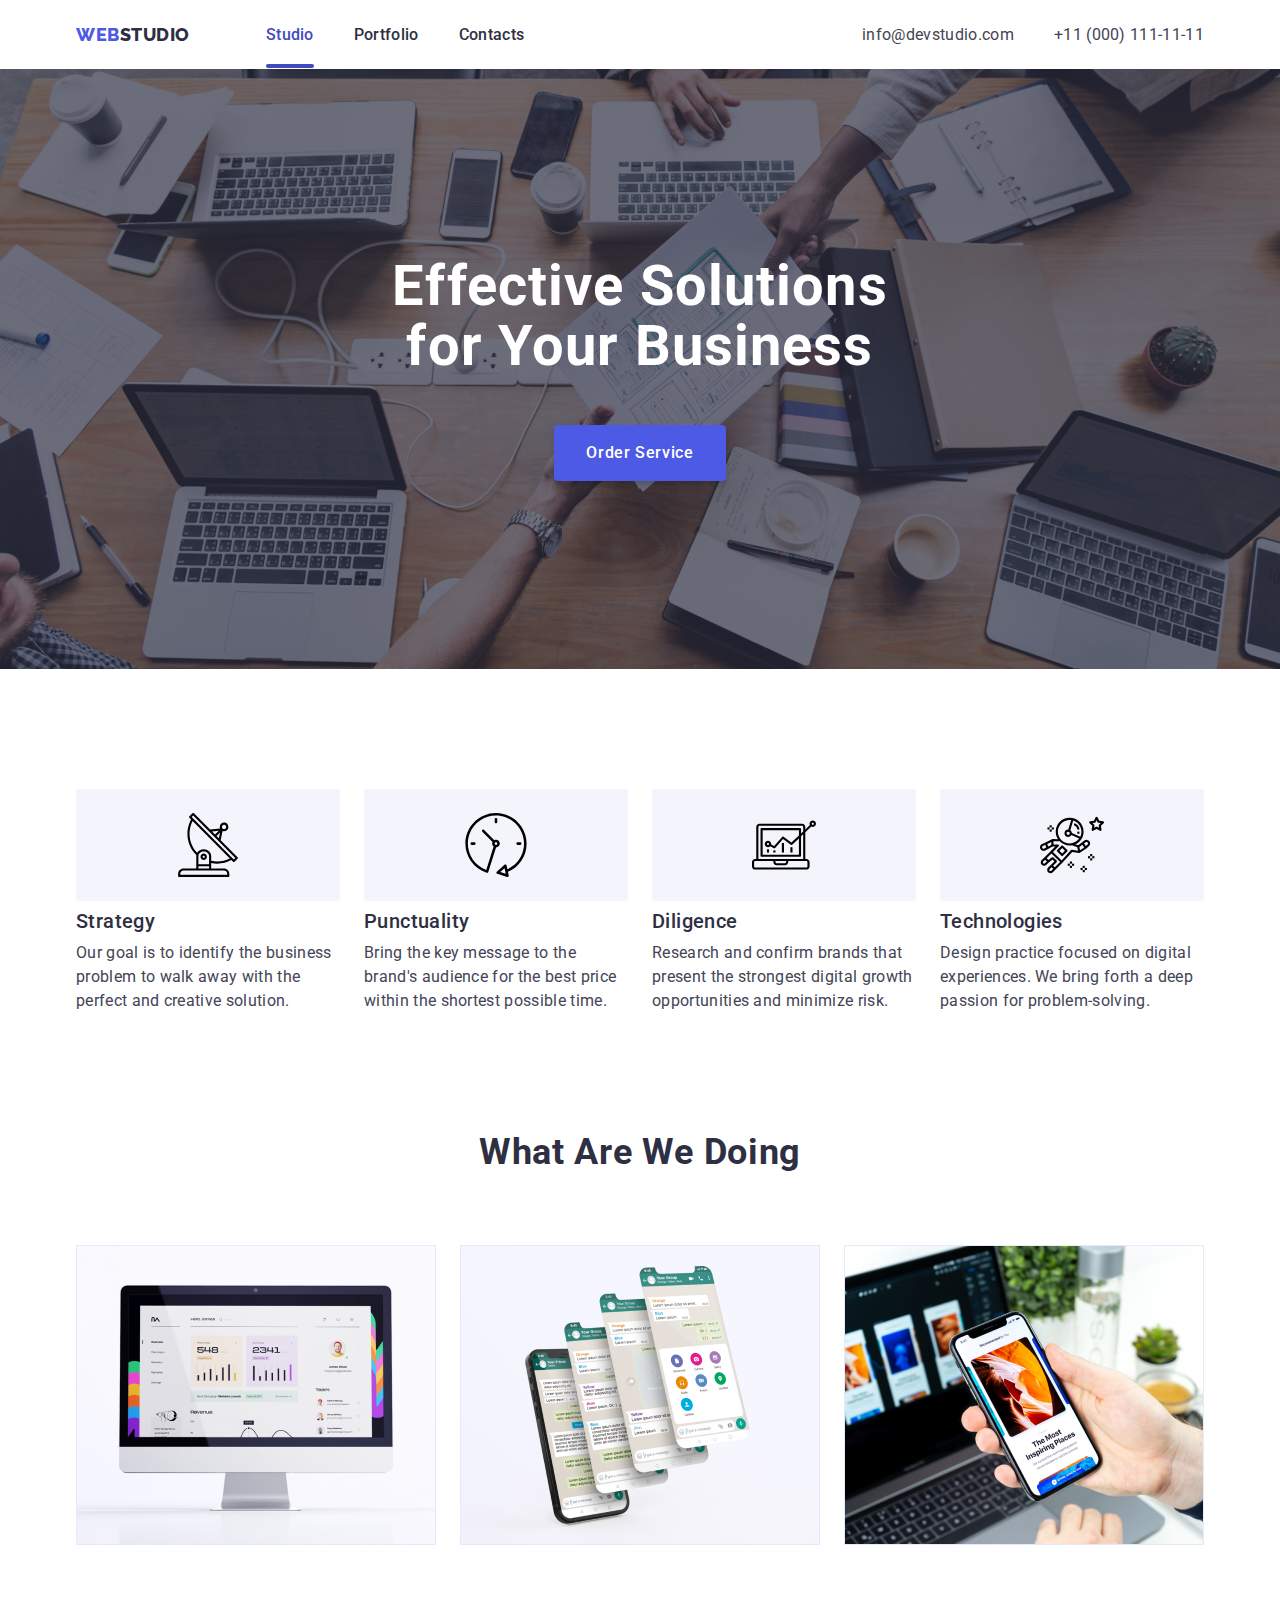
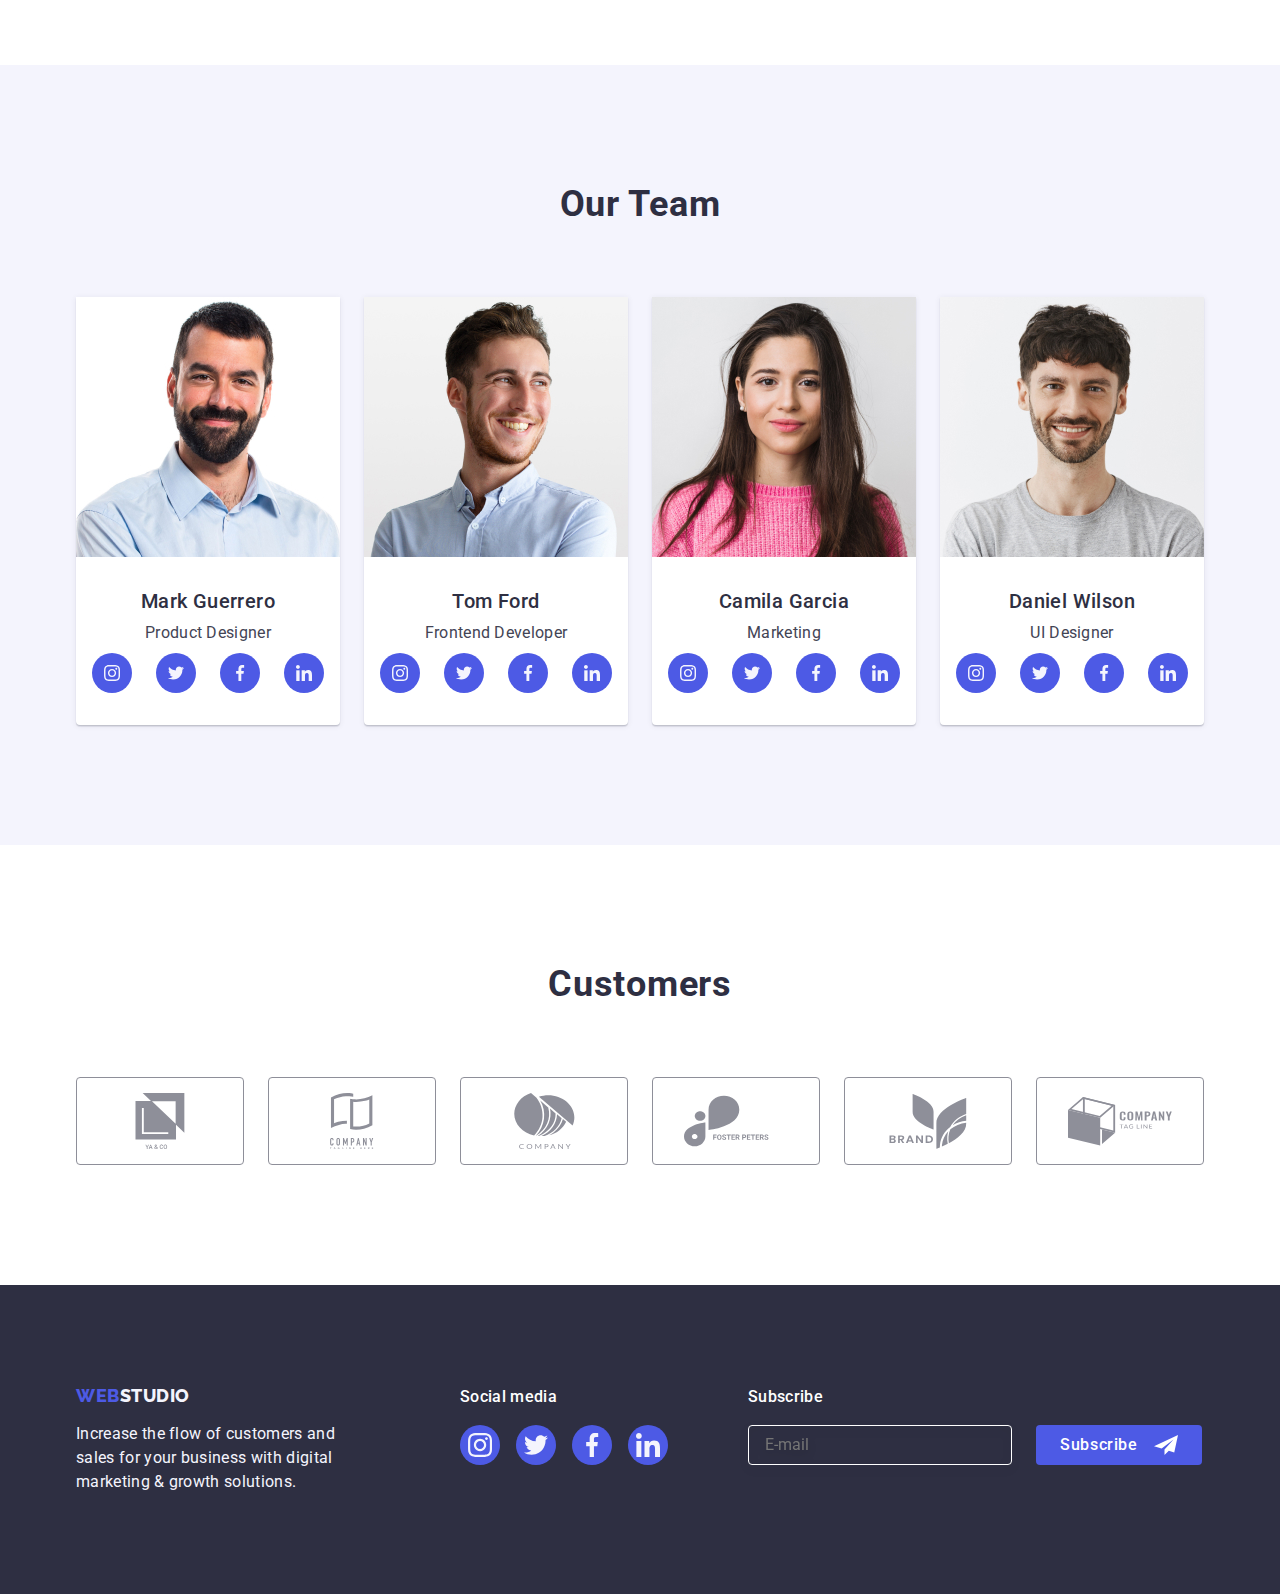
==== index.html @ 102623f0 "Initial commit" ====
<!DOCTYPE html>
<html lang="en">
  <head>
    <meta charset="UTF-8" />
    <meta http-equiv="X-UA-Compatible" content="IE=edge" />
    <meta name="viewport" content="width=device-width, initial-scale=1.0" />
    <title>Studio</title>
    <link rel="preconnect" href="https://fonts.googleapis.com">
    <link rel="preconnect" href="https://fonts.gstatic.com" crossorigin>
    <link href="https://fonts.googleapis.com/css2?family=Raleway:wght@800&family=Roboto:wght@400;500;700&display=swap" rel="stylesheet">
    
    <link rel="stylesheet" href="https://cdnjs.cloudflare.com/ajax/libs/modern-normalize/1.1.0/modern-normalize.min.css">

    <link rel="stylesheet" href="./css/styles.css">
  </head>
  <body>

    <!-- Header -->
    <header>
    <div class="container nav">

      <nav class="nav">
          <a class="header-logo link">Web<span class="studio">Studio</span></a> 
        
          <ul class="site-nav list">
            <li class="item"><a class="header-link link current" href="./index.html">Studio</a></li>
            <li class="item"><a class="header-link link" href="./portfolio.html">Portfolio</a></li>
            <li class="item"><a class="header-link link" href="">Contacts</a></li>
          </ul>
      </nav>

    <address class="address nav"> 
      <ul class="address list site-address">
        <li class="item"><a class="header-address link" href="mailto:info@devstudio.com">info@devstudio.com</a></li>
        <li class="item"><a class="header-address link" href="tel:+110001111111">+11 (000) 111-11-11</a></li>
      </ul>
    </address>

    </div>
    </header>

    <!-- Main content -->
    <main>
      <!-- Hero image -->
        <section class="main-content">
        <div class="container">
          <h1 class="hero-image">Effective Solutions for Your Business</h1>
          <button type="button" class="order-service" data-modal-open>Order Service</button> 
        </div>
        </section>

      <!-- Features -->
      <section class="features">
      <div class="container">
        <h2 class="visually-hidden features-title">Features</h2>
        <ul class="features-list list">
          <li class="a">
            <div class="icon">
              <svg class="features-icon">
                <use href="./images/symbol-defs.svg#icon-antenna"></use>
              </svg>
            </div>
            <h3 class="features-subtitle">Strategy</h3>
            <p class="features-paragraph">
              Our goal is to identify the business 
              problem to walk away with the 
              perfect and creative solution.
            </p>
          </li>
          <li class="a">
            <div class="icon">
              <svg class="features-icon">
                <use href="./images/symbol-defs.svg#icon-clock"></use>
              </svg>
            </div>
            <h3 class="features-subtitle">Punctuality</h3>
            <p class="features-paragraph">
              Bring the key message to the 
              brand's audience for the best price
              within the shortest possible time.
            </p>
          </li>
          <li class="a">
            <div class="icon">
              <svg class="features-icon">
                <use href="./images/symbol-defs.svg#icon-diagram"></use>
              </svg>
            </div>
            <h3 class="features-subtitle">Diligence</h3>
            <p class="features-paragraph">
              Research and confirm brands that 
              present the strongest digital growth 
              opportunities and minimize risk.
            </p>
          </li>
          <li class="a">
            <div class="icon">
              <svg class="features-icon">
                <use href="./images/symbol-defs.svg#icon-astronaut"></use>
              </svg>
            </div>
            <h3 class="features-subtitle">Technologies</h3>
            <p class="features-paragraph">
              Design practice focused on digital 
              experiences. We bring forth a deep 
              passion for problem-solving.
            </p>
          </li>
        </ul>
      </div>
      </section>
      

      <!-- What are we doing -->
      <section class="section-three">
      <div class="container">
        <h2 class="what-are-we-doing-title">What are we doing</h2>
        <ul class="list what-are-we-doing">
          <li>
            <img class="image" src="./images/img1.jpg" alt="img1" width="360"/>
          </li>
          <li>
            <img class="image" src="./images/img2.jpg" alt="img2" width="360" />
          </li>
          <li>
            <img class="image" src="./images/img3.jpg" alt="img3" width="360" />
          </li>
        </ul>
      </div>
      </section>

      <!-- Out Team -->
      <section class="our-team">
      <div class="container">
        <h2 class="our-team-title">Our Team</h2>
        <ul class="list our-team-main">
          <li class="our-team-img">

            <img src="./images/mark.jpg" alt="mark" width="264" />

            <div class="our-team-whole-text"> 
            <h3 class="our-team-name">Mark Guerrero</h3>
            <p class="our-team-text">Product Designer</p>

            <ul class="list team-list">
              <li class="team-icon">
                <a href class="team-link link">
                  <svg class="team-soc-icon" width="16" height="16">
                    <use href="./images/symbol-defs.svg#icon-instagram"></use>
                  </svg>
                </a>
              </li>
              <li class="team-icon">
                <a href class="team-link link">
                  <svg class="team-soc-icon" width="16" height="16">
                    <use href="./images/symbol-defs.svg#icon-twitter"></use>
                  </svg>
                </a>
              </li>
              <li class="team-icon">
                <a href class="team-link link">
                  <svg class="team-soc-icon" width="16" height="16">
                    <use href="./images/symbol-defs.svg#icon-facebook"></use>
                  </svg>
                </a>
              </li>
              <li class="team-icon">
                <a href class="team-link link">
                  <svg class="team-soc-icon" width="16" height="16">
                    <use href="./images/symbol-defs.svg#icon-linkedin"></use>
                  </svg>
                </a>
              </li>
            </ul>
            </div>
          </li>
          <li class="our-team-img">

            <img src="./images/tom.jpg" alt="tom" width="264" />
            <div class="our-team-whole-text"> 
            <h3 class="our-team-name">Tom Ford</h3>
            <p class="our-team-text">Frontend Developer</p>

            <ul class="list team-list">
              <li class="team-icon">
                <a href class="team-link link">
                  <svg class="team-soc-icon" width="16" height="16">
                    <use href="./images/symbol-defs.svg#icon-instagram"></use>
                  </svg>
                </a>
              </li>
              <li class="team-icon">
                <a href class="team-link link">
                  <svg class="team-soc-icon" width="16" height="16">
                    <use href="./images/symbol-defs.svg#icon-twitter"></use>
                  </svg>
                </a>
              </li>
              <li class="team-icon">
                <a href class="team-link link">
                  <svg class="team-soc-icon" width="16" height="16">
                    <use href="./images/symbol-defs.svg#icon-facebook"></use>
                  </svg>
                </a>
              </li>
              <li class="team-icon">
                <a href class="team-link link">
                  <svg class="team-soc-icon" width="16" height="16">
                    <use href="./images/symbol-defs.svg#icon-linkedin"></use>
                  </svg>
                </a>
              </li>
            </ul>
            </div>
          </li>
          <li class="our-team-img">
            <img src="./images/camila.jpg" alt="camila" width="264" />
            <div class="our-team-whole-text">
            <h3 class="our-team-name">Camila Garcia</h3>
            <p class="our-team-text">Marketing</p>
            <ul class="list team-list">
              <li class="team-icon">
                <a href class="team-link link">
                  <svg class="team-soc-icon" width="16" height="16">
                    <use href="./images/symbol-defs.svg#icon-instagram"></use>
                  </svg>
                </a>
              </li>
              <li class="team-icon">
                <a href class="team-link link">
                  <svg class="team-soc-icon" width="16" height="16">
                    <use href="./images/symbol-defs.svg#icon-twitter"></use>
                  </svg>
                </a>
              </li>
              <li class="team-icon">
                <a href class="team-link link">
                  <svg class="team-soc-icon" width="16" height="16">
                    <use href="./images/symbol-defs.svg#icon-facebook"></use>
                  </svg>
                </a>
              </li>
              <li class="team-icon">
                <a href class="team-link link">
                  <svg class="team-soc-icon" width="16" height="16">
                    <use href="./images/symbol-defs.svg#icon-linkedin"></use>
                  </svg>
                </a>
              </li>
            </ul>
            </div>
          </li>
          <li class="our-team-img">
            <img src="./images/daniel.jpg" alt="daniel" width="264" />
            <div class="our-team-whole-text"> 
            <h3 class="our-team-name">Daniel Wilson</h3>
            <p class="our-team-text">UI Designer</p>
            <ul class="list team-list">
              <li class="team-icon">
                <a href class="team-link link">
                  <svg class="team-soc-icon" width="16" height="16">
                    <use href="./images/symbol-defs.svg#icon-instagram"></use>
                  </svg>
                </a>
              </li>
              <li class="team-icon">
                <a href class="team-link link">
                  <svg class="team-soc-icon" width="16" height="16">
                    <use href="./images/symbol-defs.svg#icon-twitter"></use>
                  </svg>
                </a>
              </li>
              <li class="team-icon">
                <a href class="team-link link">
                  <svg class="team-soc-icon" width="16" height="16">
                    <use href="./images/symbol-defs.svg#icon-facebook"></use>
                  </svg>
                </a>
              </li>
              <li class="team-icon">
                <a href class="team-link link">
                  <svg class="team-soc-icon" width="16" height="16">
                    <use href="./images/symbol-defs.svg#icon-linkedin"></use>
                  </svg>
                </a>
              </li>
            </ul>
            </div>
          </li>
        </ul>
        </div>
      </div>
      </section>

      <!-- Customers -->
      <section class="customers">
        <div class="container">
          <h2 class="customers-title">Customers</h2>
          <ul class="customers-list list">
            <li class="customers-item">
                <a href="" class="customers-link link">
                    <svg class="company-icon" width="104" height="56">
                        <use href="./images/symbol-defs.svg#icon-group"></use>
                    </svg>
                </a>
            </li>
            <li class="customers-item">
                <a href="" class="customers-link link">
                    <svg class="company-icon" width="104" height="56">
                        <use href="./images/symbol-defs.svg#icon-group1"></use>
                    </svg>
                </a>
            </li>
            <li class="customers-item">
                <a href="" class="customers-link link">
                    <svg class="company-icon" width="104" height="56">
                        <use href="./images/symbol-defs.svg#icon-group2"></use>
                    </svg>
                </a>
            </li>
            <li class="customers-item">
                <a href="" class="customers-link link">
                    <svg class="company-icon" width="104" height="56">
                        <use href="./images/symbol-defs.svg#icon-group3"></use>
                    </svg>
                </a>
            </li>
            <li class="customers-item">
                <a href="" class="customers-link link">
                    <svg class="company-icon" width="104" height="56">
                        <use href="./images/symbol-defs.svg#icon-group4"></use>
                    </svg>
                </a>
            </li>
            <li class="customers-item">
                <a href="" class="customers-link link">
                    <svg class="company-icon" width="104" height="56">
                        <use href="./images/symbol-defs.svg#icon-group5"></use>
                    </svg>
                </a>
            </li>
        </ul>
        </div>
      </section>
    </main>

    <!-- Footer -->
    <footer class="footer">
      <div class="container footer-container">
          <div>
              <a href="./index.html" class="footer-logo link">Web<span class="studio-footer">Studio</span></a>
              <p class="footer-text">Increase the flow of customers and sales for your business with digital marketing &amp;
                  growth
                  solutions.</p>
          </div>
          <div class="footer-soc">
              <p class="footer-soc-title">Social media</p>
              <ul class="footer-soc-list list">
                  <li class="footer-soc-item">
                      <a class="footer-soc-link link" href="">
                          <svg class="footer-soc-icons" width="24px" height="24px">
                              <use href="./images/symbol-defs.svg#icon-instagram"></use>
                          </svg>
                      </a>
                  </li>
                  <li class="footer-soc-item">
                      <a class="footer-soc-link link" href="">
                          <svg class="footer-soc-icons" width="24px" height="24px">
                              <use href="./images/symbol-defs.svg#icon-twitter"></use>
                          </svg>
                      </a>
                  </li>
                  <li class="footer-soc-item">
                      <a class="footer-soc-link link" href="">
                          <svg class="footer-soc-icons" width="24px" height="24px">
                              <use href="./images/symbol-defs.svg#icon-facebook"></use>
                          </svg>
                      </a>
                  </li>
                  <li class="footer-soc-item">
                      <a class="footer-soc-link link" href="">
                          <svg class="footer-soc-icons" width="24px" height="24px">
                              <use href="./images/symbol-defs.svg#icon-linkedin"></use>
                          </svg>
                      </a>
                  </li>
              </ul>
          </div>
          <div class="subscribe">
            <p class="subscribe-title">Subscribe</p>
            <form action="" class="form-class">
                <label for="email">
                    <input type="email" id="email" name="email" placeholder="E-mail" class="subscribe-email" required="">
                </label>
                <button type="submit" class="subscribe-btn">Subscribe<svg class="icon-subscribe" width="24" height="24">
                        <use href="./images/symbol-defs2.svg#icon-telegram"></use>
                    </svg>
                </button>
            </form>
          </div>
      </div>
    </footer>

    <div class="backdrop is-hidden" data-modal>
      <div class="modal">
        <button type="button" class="modal-close" data-modal-close>
          <svg class="model-cross-icons" width="8" height="8">
            <use href="./images/symbol-defs.svg#icon-close-black-18dp"></use>
          </svg>
        </button>
        <p class="modal-title">Leave your contacts and we will call you back</p>
        <form>
          <label class="modal-label">
              <span>Name</span>
              <div class="modal-input">
                  <input type="text" name="user-Name" class="input" placeholder="Full Name*" required="">
                  <svg class="modal-icon" width="13" height="18">
                      <use href="./images/symbol-defs1.svg#icon-name"></use>
                  </svg>
              </div>
          </label>
          <div class="modal-field">
              <label class="modal-label">
                  <span>Phone</span>
                  <span class="modal-input">
                      <input type="tel" name="user-Phone" class="input" placeholder="+380 (00) 000-00-00*" required="" pattern="[\+]\d{3}\s[\(]\d{2}[\)]\s\d{3}[\-]\d{2}[\-]\d{2}">
                      <svg class="modal-icon" width="13" height="18">
                          <use href="./images/symbol-defs1.svg#icon-phone"></use>
                      </svg>
                  </span>
              </label>
          </div>
          <div class="modal-field">
              <label class="modal-label">
                  <span>Email</span>
                  <span class="modal-input">
                      <input type="Email" name="user-Email" class="input" placeholder="Email*" required="">
                      <svg class="modal-icon" width="13" height="18">
                          <use href="./images/symbol-defs1.svg#icon-email"></use>
                      </svg>
                  </span>
              </label>
          </div>
          <div class="comment-field">
              <span class="input-text">Comment</span>
              <label class="input-text" for="user-text"></label>
              <textarea name="user-text" id="user-text" class="modal-text input" placeholder="Text input"></textarea>
          </div>
          <div class="button-field">
              <input type="checkbox" name="I accept" id="privacy" class="input-check visually-hidden" value="true" required="">
              <label for="privacy" class="check-text">I accept the terms and conditions of the
                  <a href="" class="modal-link">Privacy Policy</a>
              </label>
          </div>
          <button type="submit" class="confirmation-button">Send</button>
        </form>
      </div>
    </div>

  <script src="./js/modal.js"></script>
  </body>
</html>
---- css/styles.css ----
:root {
    --primary: #404bbf;
    --light: #FFFFFF;
    --dark: #434455;
    --accent: #2e2f42;
    --ocean: #4D5AE5;
    --violet: #E7E9FC;
    --lilac: #F4F4FD;
    --gradient: linear-gradient(rgba(46, 47, 66, 0.7), rgba(46, 47, 66, 0.7));
}



    /* Body */

body {
    background-color: var(--light);
}

body {
    color: var(--dark);
}

body {
    font-family: Roboto, sans-serif;
}

p,
h1,
h2,
h3,
h4,
h5,
h6 {
  margin: 0;
}

img {
    display: block;
}

.link {
    text-decoration: none;
}

.list {
    list-style: none;
    margin: 0;
    padding: 0;
}



    /* Header */

.visually-hidden {
    position: absolute;
    width: 1px;
    height: 1px;
    margin: -1px;
    border: 0;
    padding: 0;
        
    white-space: nowrap;
    clip-path: inset(100%);
    clip: rect(0 0 0 0);
    overflow: hidden;
}

.nav {
    display: flex;
    align-items: center;
    font-style: normal;
}

.address {
    margin-left: auto;
}

.header-link {
    font-weight: 500;
    font-size: 16px;
    line-height: 1.5;
    letter-spacing: 0.02em;
    color: var(--accent);
    transition: color 250ms cubic-bezier(0.4, 0, 0.2, 1);
};

.header-link:hover {
    color: var(--primary);
}

.header-address {
    font-weight: 400;
    font-size: 16px;
    line-height: 1.5;
    letter-spacing: 0.02em;
    color: var(--dark);
    margin-left: auto;
}

.header-address:hover {
    color: var(--primary);
  }          

.header-address:focus {
    color: var(--primary);
  }

.header-link:focus {
    color: var(--primary);
}

.studio {
    color: var(--accent);
}

.header-logo {
    font-family: Raleway, sans-serif;
    font-weight: 800;
    font-size: 18px;
    line-height: 1.17;
    display: flex;
    align-items: center;
    letter-spacing: 0.03em;
    text-transform: uppercase;
    color: var(--ocean);
    padding-bottom: 24px;
    padding-top: 24px;
}

.item {
    margin-right: 40px;
}

.item:last-child {
    margin-right: 0;
}

.site-nav {
    display: flex;
    padding-left: 0;
    margin-left: 76px;
}

.site-address {
    display: flex;
    margin-left: auto;
}



    /* Main Content */

.main-content {
    background-color: var(--accent);
    background-image: var(--gradient), url(../images/peopleoffice.jpg);
    background-repeat: no-repeat;
    background-size: cover;
    background-position: center;
    margin: 0 auto 0 auto;
    max-width: 1440px;
    height: 600px;
    padding: 188px 0;
    text-align: center;
}

.hero-image {
    font-weight: 700;
    font-size: 56px;
    line-height: 1.07;
    text-align: center;
    letter-spacing: 0.02em;
    color: var(--light);
    max-width: 496px;
    margin: 0 auto 48px;
}

.order-service {
    background-color: var(--ocean);
    font-family: "Roboto", sans-serif;
    min-width: 169px;
    font-weight: 500;
    font-size: 16px;
    line-height: 1.5;
    letter-spacing: 0.04em;
    color: var(--light);
    cursor: pointer;
    border: none;
    box-shadow: 0px 4px 4px rgba(0, 0, 0, 0.15);
    border-radius: 4px;
    display: block;
    margin: 0 auto;
    padding: 16px 32px;
    transition: background-color 250ms cubic-bezier(0.4, 0, 0.2, 1);
}

.order-service:hover {
    background-color: var(--primary)
}

.order-service:focus {
    background-color: var(--primary)
}

.features {
    padding: 120px 0 120px;
}

.features-list {
    display: flex;
}

.a {
    margin-right: 24px;
    max-width: 264px;
}

.a:last-child {
    margin-right: 0;
}

.features-subtitle {
    font-weight: 500;
    font-size: 20px;
    line-height: 1.2;
    letter-spacing: 0.02em;
    color: var(--accent);
    margin-top: 0;
    margin-bottom: 8px;
}

.features-paragraph {
    font-size: 16px;
    line-height: 1.5;
    letter-spacing: 0.02em;
    color: var(--dark);
    margin-bottom: 0;
    margin-top: 0;
}

.features-icon {
    height: 64px;
    width: 64px;
}

.icon {
    background-color: var(--lilac);
    margin-bottom: 8px;
    display: flex;
    justify-content: center;
    align-items: center;
    height: 112px;
    border-radius: 4px;
}

.section-three {
    padding-bottom: 120px;
}

.what-are-we-doing {
    display: flex;
    gap: 24px;
}

.what-are-we-doing-title {
    font-size: 36px;
    line-height: 1.11;
    text-align: center;
    letter-spacing: 0.02em;
    text-transform: capitalize;
    color: var(--accent);
    margin-top: 0;
    margin-bottom: 72px;
}

.our-team {
    background-color: var(--lilac);
    padding-top: 120px;
    padding-bottom: 120px;
}

.our-team-title {
    font-size: 36px;
    line-height: 1.11;
    text-align: center;
    letter-spacing: 0.02em;
    text-transform: capitalize;
    color: var(--accent);
    margin-bottom: 72px;
}

.image {
    display: block;
}

.our-team-img {
    background-color: var(--light);
    box-shadow: 0px 1px 6px rgba(46, 47, 66, 0.08), 0px 1px 1px rgba(46, 47, 66, 0.16), 0px 2px 1px rgba(46, 47, 66, 0.08);
    border-radius: 0px 0px 4px 4px;
    max-width: 264px;
}

.our-team-main {
    display: flex;
    gap: 24px;
}

.our-team-name {
    font-weight: 500;
    font-size: 20px;
    line-height: 1.2;
    letter-spacing: 0.02em;
    color: var(--accent);
    margin-bottom: 8px;
    text-align: center;
}

.our-team-text {
    font-size: 16px;
    line-height: 1.5;
    letter-spacing: 0.02em;
    text-align: center;
    margin-bottom: 8px;
}

.our-team-whole-text {
    padding: 32px 0 32px;
}

.team-list {
    display: flex;
    justify-content: center;
    gap: 24px;
}

.team-icon {
    width: 40px;
    height: 40px;
}

.team-link {
    width: 100%;
    height: 100%;
    border-radius: 50%;
    background-color: var(--ocean);
    display: flex;
    align-items: center;
    justify-content: center;
    transition: background-color 250ms cubic-bezier(0.4, 0, 0.2, 1);
}

.team-link:hover,
.team-link:focus {
    background-color: var(--primary);
}

.team-soc-icon {
    color: var(--lilac);
    fill: #f4f4fd;
}

.customers {
    background-color: var(--light);
    padding-top: 120px;
    padding-bottom: 120px;
}

.customers-title {
    font-size: 36px;
    line-height: 1.11;
    text-align: center;
    letter-spacing: 0.02em;
    color: var(--accent);
    margin-bottom: 72px;
}

.customers-list {
    display: flex;
    gap: 24px;
    justify-content: center;
}
  
.customers-link {
    display: flex;
    align-items: center;
    justify-content: center;
    height: 88px;
    width: 168px;
    border-radius: 4px;
    color: #8E8F99;
    border: 1px solid currentColor;
    transition: color 250ms cubic-bezier(0.4, 0, 0.2, 1);
}
  
.company-icon {
    fill: currentColor;
}
  
.customers-link:is(:hover, :focus) {
   color: var(--ocean);
}



    /* Footer */

.footer {
    background-color:var(--accent);
    padding: 100px 0;
}

.footer-logo {
    font-family: Raleway, sans-serif;
    font-weight: 800;
    font-size: 18px;
    line-height: 1.17;
    align-items: center;
    letter-spacing: 0.03em;
    text-transform: uppercase;
    color: var(--ocean);
}

.studio-footer {
    color: var(--lilac);
}

.footer-text {
    color: var(--lilac);
    font-weight: 400;
    font-size: 16px;
    letter-spacing: 0.02em;
    margin-top: 16px;
    line-height: 1.5;
    max-width: 264px;
}

.footer-container {
    display: flex;
}
  
.footer-soc-list {
    display: flex;
    gap: 16px;
}
  
.footer-soc-item {
  width: 40px;
height: 40px;
    }
  
.footer-soc-link {
    width: 100%;
    height: 100%;
    border-radius: 50%;
    background-color: #4D5AE5;
    display: flex;
    align-items: center;
    justify-content: center;
    transition: background-color 250ms cubic-bezier(0.4, 0, 0.2, 1);
}
  
.footer-soc {
    margin-left: 120px;
}
  
.footer-soc-title {
    font-family: 'Roboto';
    font-style: normal;
    font-weight: 500;
    font-size: 16px;
    line-height: 24px;
    letter-spacing: 0.02em;
    color: #FFFFFF;
    margin-bottom: 16px;
}
  
.footer-soc-icons {
    fill: #f4f4fd;
}
  
.footer-soc-link:hover,
.footer-soc-link:focus {
    background-color: #31D0AA;
}

.subscribe {
    margin-left: 80px;
}

.subscribe-title {
    font-style: normal;
    font-weight: 500;
    font-size: 16px;
    line-height: 1.5;
    letter-spacing: 0.02em;
    color: #FFFFFF;
    margin-bottom: 16px;
}

.subscribe-email {
    background-color: transparent;
    width: 264px;
    height: 40px;
    padding-left: 16px;
    color: #FFFFFF;
    border: 1px solid #FFFFFF;
    filter: drop-shadow(0px 4px 4px rgba(0, 0, 0, 0.15));
    border-radius: 4px;
}

.form-class {
    display: flex;
    gap: 24px;
}

.subscribe-btn {
    background: #4D5AE5;
    border-radius: 4px;
    padding: 8px 24px;
    border: none;
    box-shadow: none;
    transition: background-color 250ms cubic-bezier(0.4, 0, 0.2, 1);
    font-weight: 500;
    font-size: 16px;
    line-height: 1.5;
    display: flex;
    letter-spacing: 0.04em;
    color: #FFFFFF;
    gap: 16px;
}

.subscribe-btn:hover {
    background-color: var(--primary);
    cursor: pointer;
}



    /* Portfolio Header */

.portfolio-header {
    border-bottom: 1px solid var(--violet);
}

.portfolio-logo {
    font-family: 'Raleway', sans-serif;
    font-weight: 800;
    font-size: 18px;
    line-height: 1.17;
    letter-spacing: 0.03em;
    text-transform: uppercase;
    color: var(--ocean);
    padding-top: 24px;
    padding-bottom: 24px;
}

.portfolio-button {
    font-family: "Roboto", sans-serif;
    font-weight: 500;
    font-size: 16px;
    line-height: 1.5;
    letter-spacing: 0.04em;
    color: var(--ocean);
    background-color: var(--lilac);
    cursor: pointer;
    border-radius: 4px; 
    border: none;
    padding: 12px 24px;
    transition: background-color 250ms cubic-bezier(0.4, 0, 0.2, 1), color 250ms cubic-bezier(0.4, 0, 0.2, 1), box-shadow 250ms cubic-bezier(0.4, 0, 0.2, 1);
}

.portfolio-button:hover,
.portfolio-button:focus {
    box-shadow: 0px 3px 1px rgba(0, 0, 0, 0.1), 0px 2px 1px rgba(0, 0, 0, 0.08), 0px 2px 2px rgba(0, 0, 0, 0.12);
    color: var(--light);
    background-color: var(--primary);
}

.portfolio-list {
    display: flex;
    margin-bottom: 72px;
    justify-content: center;
}

.portfolio-btn {
    margin-right: 24px;
}

.portfolio-btn:last-child {
    margin-right: 0;
}

.portfolio-title {
    font-weight: 500;
    font-size: 20px;
    line-height: 1.2;
    letter-spacing: 0.02em;
    color: var(--accent);
    margin-bottom: 8px;
}

.portfolio-main {
    display: flex;
    flex-wrap: wrap;
    gap: 48px 24px;
}

.portfolio-section {
    padding: 94px 0 120px;
}

.portfolio-paragraph {
    font-size: 16px;
    line-height: 1.5;
    letter-spacing: 0.02em;
    color: var(--dark);
    margin-top: 0;
}

.portfolio-text-descr {
    border: 1px solid var(--violet);
    border-top: 0;
    padding: 32px 0 32px 16px;
}

.portfolio-pics {
    width: 360px;
}

.portfolio-link {
    display: block;
}

.portfolio-link:hover,
.portfolio-link:focus {
    box-shadow: 0px 1px 6px rgba(46, 47, 66, 0.08), 0px 1px 1px rgba(46, 47, 66, 0.16), 0px 2px 1px rgba(46, 47, 66, 0.08);
}



    /* Container */

.container {
    width: 1158px;
    padding-left: 15px;
    padding-right: 15px;
    margin-left: auto;
    margin-right: auto;
}



    /*Current */

.current {
    position: relative;
    color: #404bbf;
}
  
.current:after {
    content: '';
    position: absolute;
    left: 0;
    bottom: -24px;
    width: 100%;
    height: 4px;
    background-color: #404BBF;
    border-radius: 2px;
}



    /* Row */

.row-item {
    flex-basis: calc((100% - 48px) / 3);
}

.row-link {
    display: block;
    transition: box-shadow 250ms cubic-bezier(0.4, 0, 0.2, 1);
}

.row-cover-wrap {
    position: relative;
    overflow: hidden;
}

.row-cover-text {
    position: absolute;
    top: 0;
    font-weight: 400;
    font-size: 16px;
    color: #F4F4FD;
    background-color: #4D5AE5;
    padding: 40px;
    height: 100%;
    transform: translateY(100%);
    transition: transform 250ms cubic-bezier(0.4, 0, 0.2, 1);
}

.row-link:hover,
.row-link:focus {
  box-shadow: 0px 1px 6px rgba(46, 47, 66, 0.08), 0px 1px 1px rgba(46, 47, 66, 0.16), 0px 2px 1px rgba(46, 47, 66, 0.08);
}


.row-link:hover .row-cover-text,
.row-link:focus .row-cover-text {

  transform: translate(0);
}



    /* Modal */

.is-hidden {
    opacity: 0;
    visibility: hidden;
    pointer-events: none;
}

.backdrop {
    position: fixed;
    top: 0;
    width: 100%;
    height: 100%;
    background-color: rgba(46, 47, 66, 0.4);
    transition: opacity 250ms linear, visibility 250ms linear;
}

.modal {
    width: 408px;
    min-height: 576px;
    background-color: #FCFCFC;
    border-radius: 4px;
    position: absolute;
    left: 50%;
    top: 50%;
    padding: 20px;
    transform: translate(-50%, -50%) scale(1) rotate(0);
    transition: transform 250ms linear;
}

.modal-close {
    width: 30px;
    height: 30px;
    border: 1px solid rgba(0, 0, 0, 0.1);
    background: #E7E9FC;
    color: black;
    border-radius: 50%;
    display: block;
    margin-left: auto;
    position: absolute;
    top: 24px;
    right: 24px;
    display: flex;
    padding: 0;
    justify-content: center;
    align-items: center;
    width: 24px;
    height: 24px;
    transition: background-color 250ms cubic-bezier(0.4, 0, 0.2, 1), color 250ms cubic-bezier(0.4, 0, 0.2, 1);
}

.modal-close:is(:hover, :focus) {
    background-color: #404BBF;
    color: white;
    cursor: pointer;
}

.model-cross-icons {
    fill: currentColor;
}

.modal {
    width: 408px;
    height: 584px;
    background-color: #FCFCFC;
    border-radius: 4px;
    position: absolute;
    left: 50%;
    top: 50%;
    padding: 72px 24px 24px;
    transform: translate(-50%, -50%) scale(1) rotate(0);
    transition: transform 250ms linear;
}

.modal-title {
    font-weight: 500;
    font-size: 16px;
    line-height: 24px;
    text-align: center;
    letter-spacing: 0.02em;
    color: #2E2F42;
    text-align: center;
    margin-bottom: 16px;
}

.modal-label {
    font-style: normal;
    font-weight: 400;
    font-size: 12px;
    line-height: 14px;
    color: #8E8F99;
    display: block;
    position: relative;
    margin-bottom: 8px;
}

.input {
    width: 360px;
  height: 40px;
  border: 1px solid rgba(46, 47, 66, 0.4);
  outline: transparent;
  border-radius: 4px;
  font-size: 14px;
  color: black;
  padding-left: 38px;
  transition: background-color 250ms cubic-bezier(0.4, 0, 0.2, 1), border 250ms cubic-bezier(0.4, 0, 0.2, 1);
}

.input:focus {
    border-color: #4D5AE5;
    border: 1px solid #4D5AE5;
}
  
.input:focus+.modal-icon {
    fill: #4D5AE5;
}
  
.input::placeholder {
    color: #8E8F99;
    font-size: 12px;
}

.input-check:checked+.check-text::before {
    background-color: #404BBF;
    border: none;
    background-image: url(../images/Vector.svg);
    background-position: center;
    background-repeat: no-repeat;
}

.modal-input {
    position: relative;
}

.modal-icon {
    position: absolute;
    left: 15px;
    top: 50%;
    transform: translateY(-50%);
    transition: 250ms cubic-bezier(0.4, 0, 0.2, 1);
}

.modal-field {
    margin-bottom: 8px;
}

.comment-field {
    margin-bottom: 16px;
}

.input-text {
    font-weight: 400;
    font-size: 12px;
    line-height: 14px;
    letter-spacing: 0.01em;
    color: #8E8F99;
    display: block;
    margin-bottom: 4px;
}

.modal-text {
    border: 1px solid rgba(46, 47, 66, 0.4);
    outline: transparent;
    border-radius: 4px;
    font-size: 14px;
    color: #8E8F99;
    padding-top: 15px;
    padding-left: 16px;
    width: 100%;
    height: 120px;
    border-radius: 4px;
    resize: none;
}

.check-text {
    font-size: 12px;
    display: flex;
    align-items: center;
    color: #8E8F99;
    letter-spacing: 0.04em;
    font-family: 'Roboto';
    font-style: normal;
    font-weight: 400;
    font-size: 12px;
    line-height: 14px;
}

.check-text::before {
    content: '';
    width: 16px;
    height: 16px;
    border: 1px solid rgba(46, 47, 66, 0.4);
    border-radius: 2px;
    margin-right: 8px;
}
  
.input-check:checked+.check-text::before {
    border: none;
    background-image: url(../images/Vector.svg);
    background-position: center;
    background-repeat: no-repeat;
}

.modal-label {
    font-style: normal;
    font-weight: 400;
    font-size: 12px;
    line-height: 14px;
    color: #8E8F99;
    display: block;
    position: relative;
    margin-bottom: 8px;
}

.modal-label span {
    display: block;
    margin-bottom: 4px;
}

.modal-link {
    margin-left: 4px;
    color: #4D5AE5;
    text-decoration-line: underline;
}

.confirmation-button {
    display: flex;
    margin: 24px auto;
    justify-content: center;
    align-items: center;
    gap: 10px;
    width: 169px;
    height: 56px;
    border-color: transparent;
    background-color: #4D5AE5;
    box-shadow: 0px 4px 4px rgba(0, 0, 0, 0.15);
    border-radius: 4px;
    color: white;
    transition: background-color 250ms cubic-bezier(0.4, 0, 0.2, 1);
}

.confirmation-button:hover {
    background-color: var(--primary);
    transition: background-color 250ms cubic-bezier(0.4, 0, 0.2, 1);
    cursor: pointer;
}
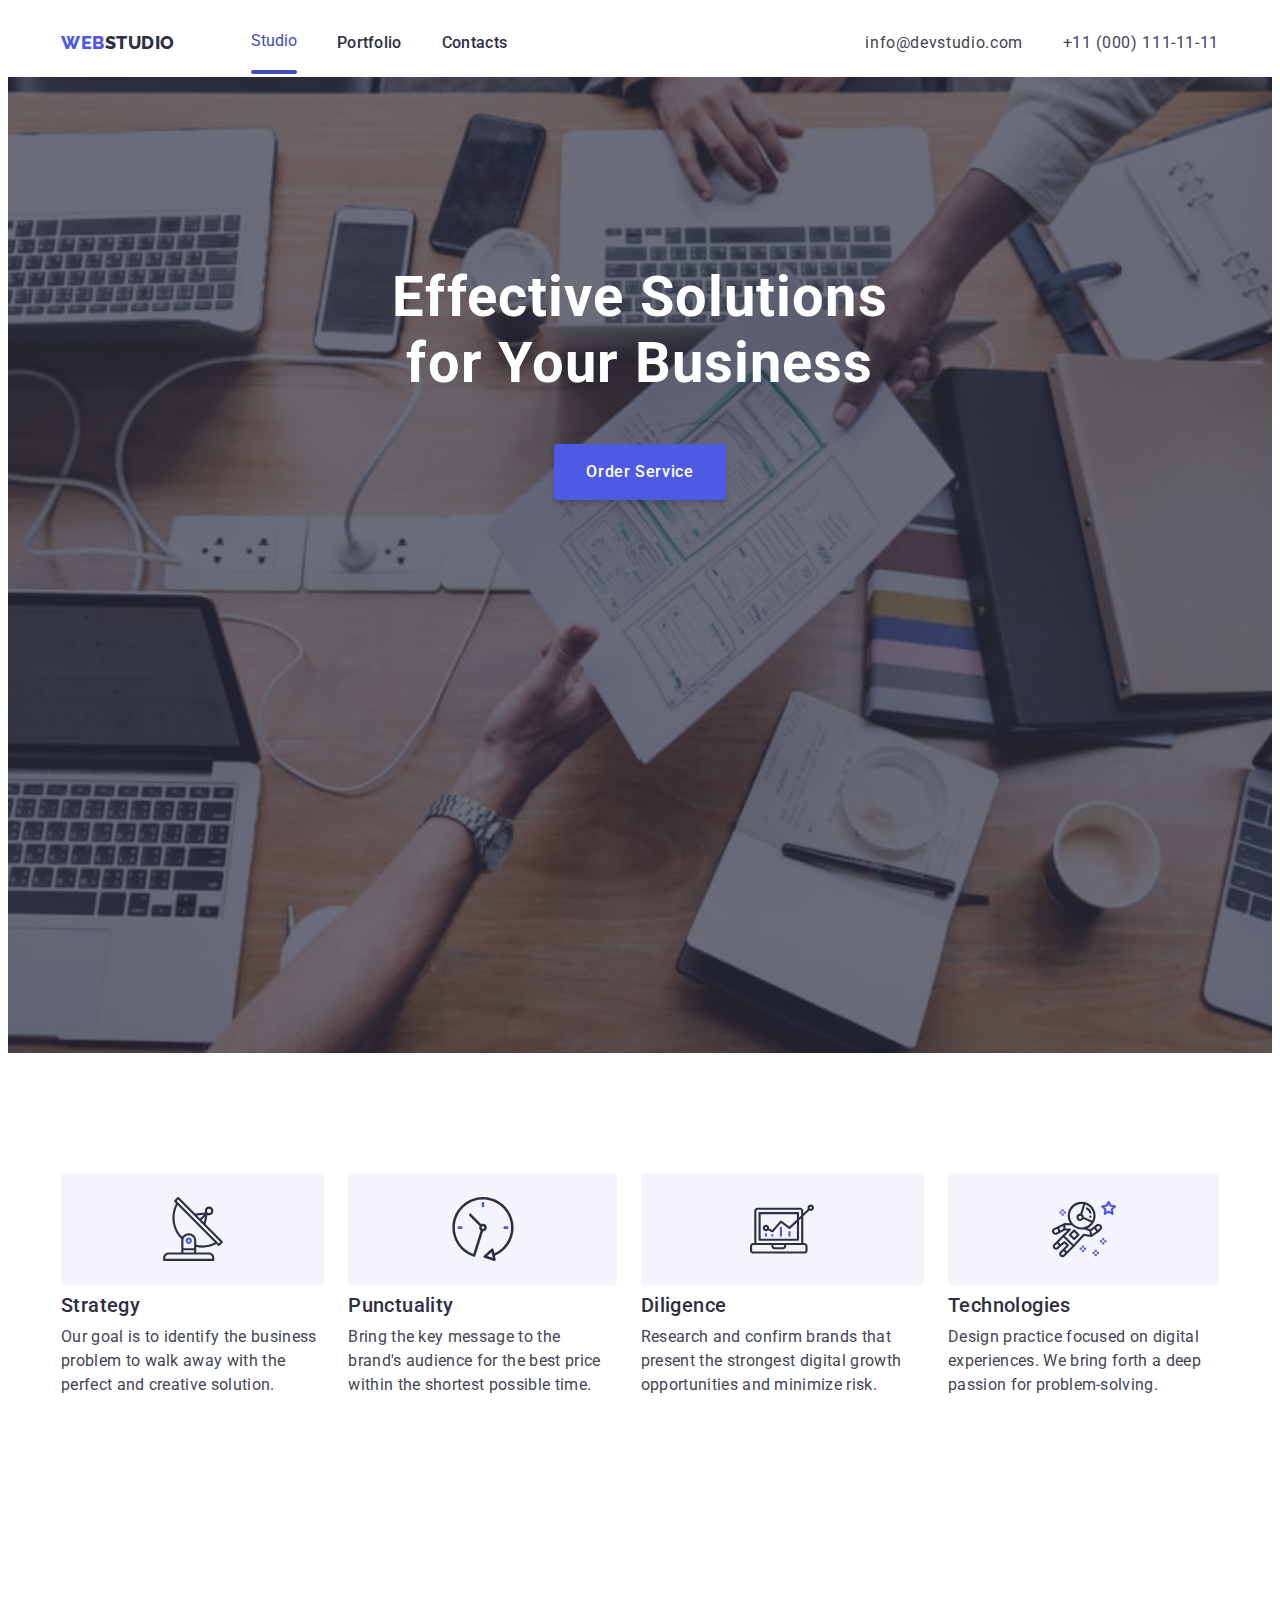
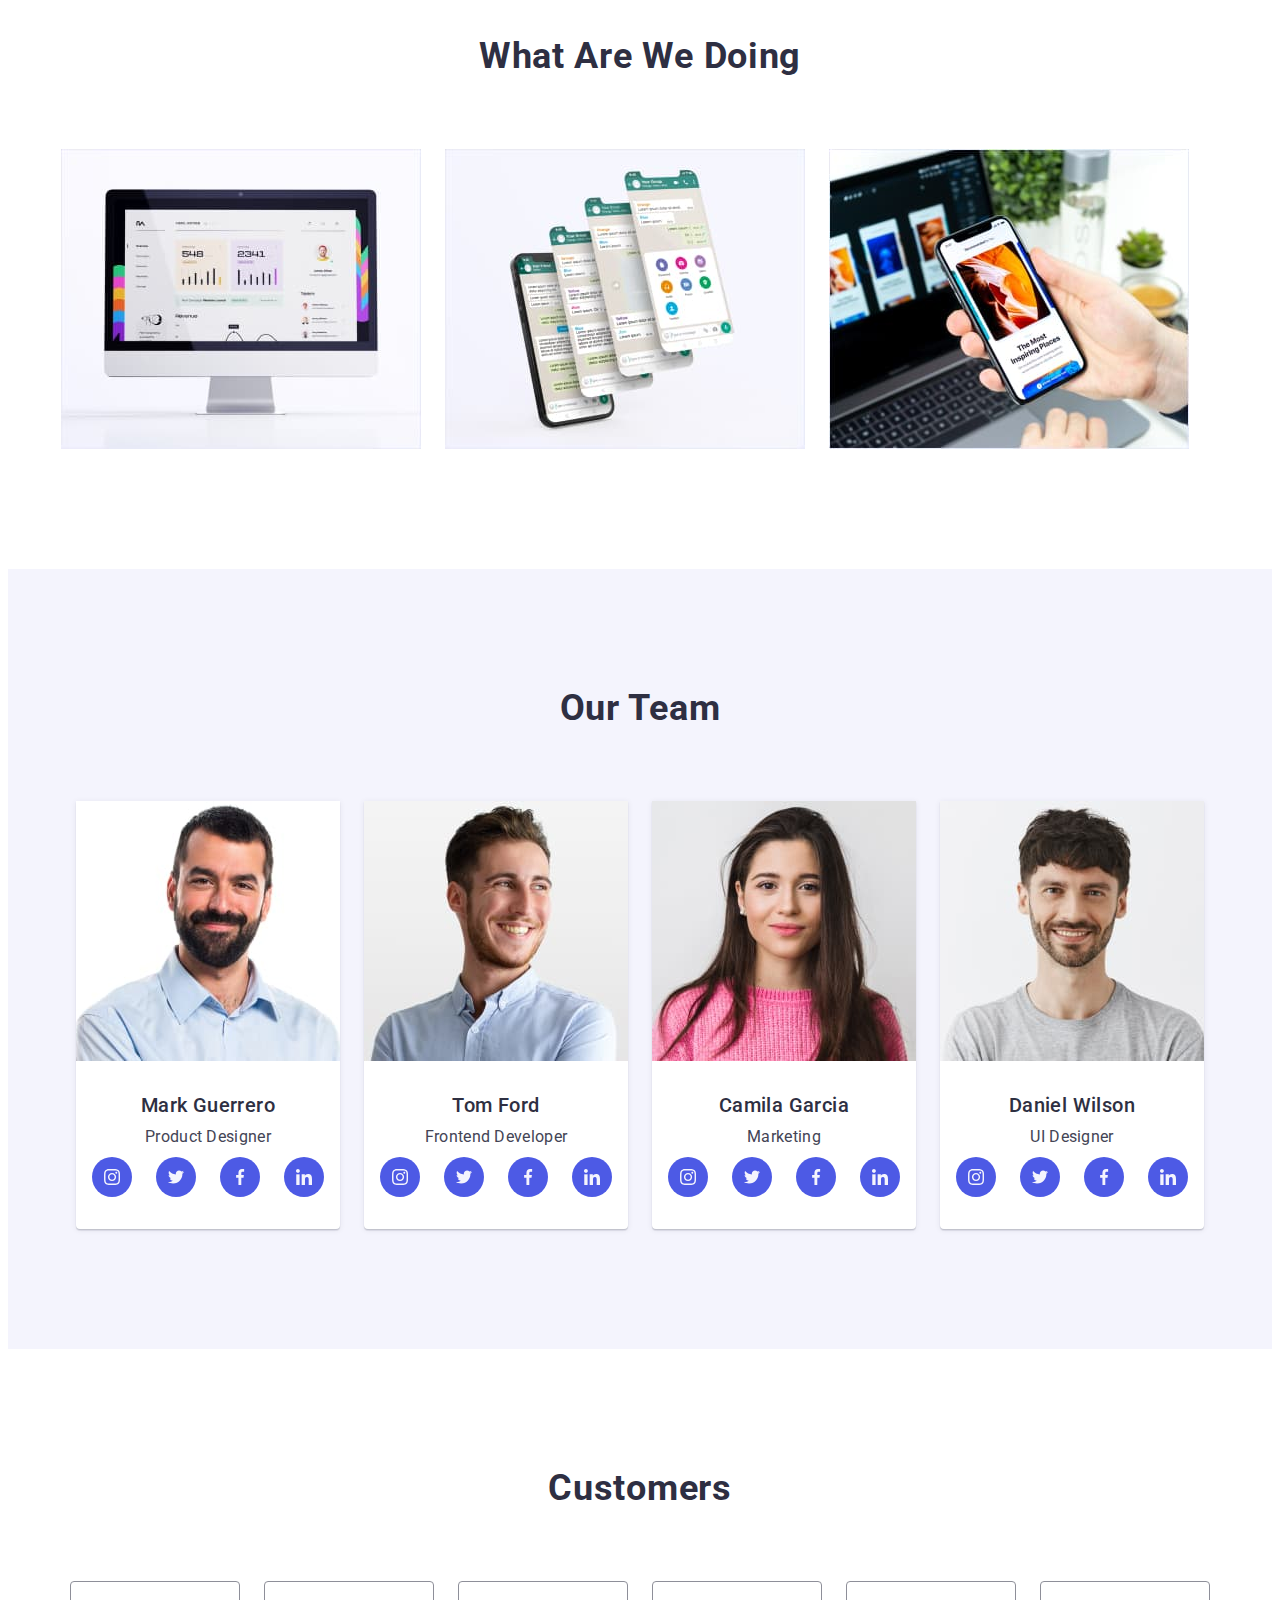
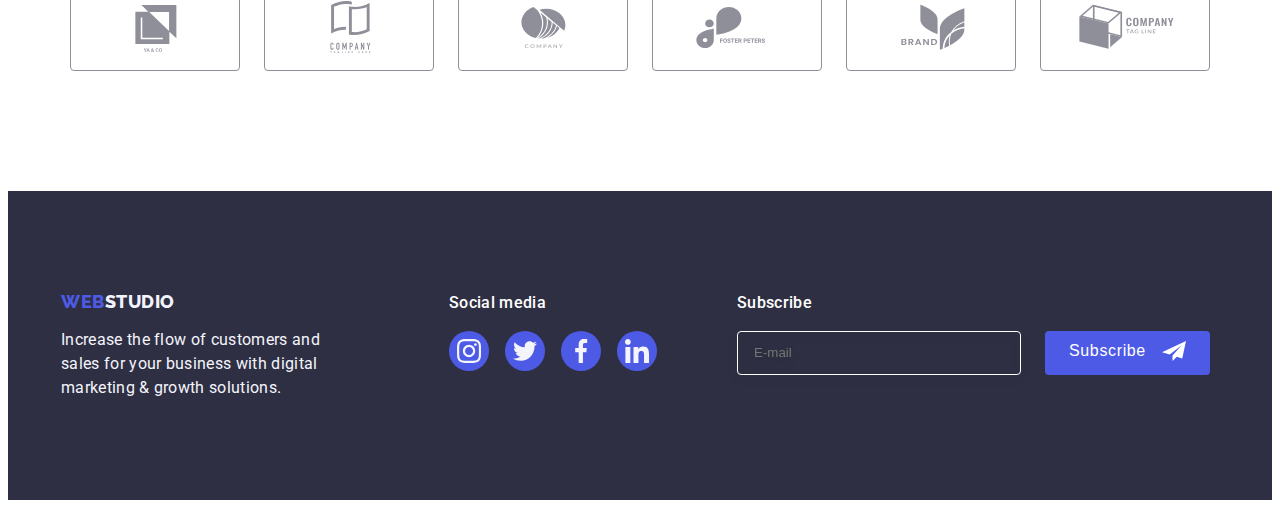
==== commit e5e674bb: "01.05" ====
--- a/index.html
+++ b/index.html
@@ -1,462 +1,512 @@
 <!DOCTYPE html>
 <html lang="en">
-  <head>
-    <meta charset="UTF-8" />
-    <meta http-equiv="X-UA-Compatible" content="IE=edge" />
-    <meta name="viewport" content="width=device-width, initial-scale=1.0" />
+
+<head>
+    <meta charset="UTF-8">
+    <meta http-equiv="X-UA-Compatible" content="IE=edge">
+    <meta name="viewport" content="width=device-width, initial-scale=1.0">
     <title>Studio</title>
     <link rel="preconnect" href="https://fonts.googleapis.com">
     <link rel="preconnect" href="https://fonts.gstatic.com" crossorigin>
-    <link href="https://fonts.googleapis.com/css2?family=Raleway:wght@800&family=Roboto:wght@400;500;700&display=swap" rel="stylesheet">
-    
-    <link rel="stylesheet" href="https://cdnjs.cloudflare.com/ajax/libs/modern-normalize/1.1.0/modern-normalize.min.css">
+    <link
+        href="https://fonts.googleapis.com/css2?family=Raleway:wght@800&family=Roboto:wght@400;500;700;900&display=swap"
+        rel="stylesheet">
+    <link rel="stylesheet" href="https://cdnjs.cloudflare.com/ajax/libs/modern-normalize/1.1.0/modern-normalize.min.css"
+        integrity="sha512-wpPYUAdjBVSE4KJnH1VR1HeZfpl1ub8YT/NKx4PuQ5NmX2tKuGu6U/JRp5y+Y8XG2tV+wKQpNHVUX03MfMFn9Q=="
+        crossorigin="anonymous" referrerpolicy="no-referrer" />
+    <link rel="stylesheet" href="./css/styles.css">
+    <link rel="stylesheet" href="./css/media.css">
+</head>
 
-    <link rel="stylesheet" href="./css/styles.css">
-  </head>
-  <body>
-
-    <!-- Header -->
-    <header>
-    <div class="container nav">
-
-      <nav class="nav">
-          <a class="header-logo link">Web<span class="studio">Studio</span></a> 
-        
-          <ul class="site-nav list">
-            <li class="item"><a class="header-link link current" href="./index.html">Studio</a></li>
-            <li class="item"><a class="header-link link" href="./portfolio.html">Portfolio</a></li>
-            <li class="item"><a class="header-link link" href="">Contacts</a></li>
-          </ul>
-      </nav>
-
-    <address class="address nav"> 
-      <ul class="address list site-address">
-        <li class="item"><a class="header-address link" href="mailto:info@devstudio.com">info@devstudio.com</a></li>
-        <li class="item"><a class="header-address link" href="tel:+110001111111">+11 (000) 111-11-11</a></li>
-      </ul>
-    </address>
-
-    </div>
-    </header>
-
-    <!-- Main content -->
-    <main>
-      <!-- Hero image -->
-        <section class="main-content">
-        <div class="container">
-          <h1 class="hero-image">Effective Solutions for Your Business</h1>
-          <button type="button" class="order-service" data-modal-open>Order Service</button> 
+<body>
+    <header class="header-index">
+        <div class="container head-conteiner">
+            <nav class="head-navigation">
+                <a href="./index.html" class="head-logo link">Web<span class="studi">Studio</span></a>
+                <ul class="head-list list">
+                    <li class="head-item"><a class="head-ink-ocean link current" href="./index.html">Studio</a></li>
+                    <li class="head-item"><a class="head-ink link" href="./portfolio.html">Portfolio</a></li>
+                    <li class="head-item"><a class="head-ink link" href="">Contacts</a></li>
+                </ul>
+            </nav>
+            <address class="contacts">
+                <ul class="heder-adres list">
+                    <li><a class="head-contact link" href="mailto:info@devstudio.com"> info@devstudio.com</a></li>
+                    <li><a class="head-contact link" href="tel:+110001111111">+11 (000) 111-11-11</a></li>
+                </ul>
+            </address>
+            <button class="menu-open" data-menu-open type="button">
+                <svg width="32" height="22" viewBox="0 0 32 22" fill="none" xmlns="http://www.w3.org/2000/svg">
+                    <g clip-path="url(#clip0_297053_2156)">
+                    <path d="M1.34766 20.0431H30.8861M1.34766 10.7354H30.8861M1.34766 1.42773H30.8861" stroke="#2E2F42" stroke-width="3" stroke-linecap="round" stroke-linejoin="round"/>
+                    </g>
+                    <defs>
+                    <clipPath id="clip0_297053_2156">
+                    <rect width="32" height="22" fill="white"/>
+                    </clipPath>
+                    </defs>
+                    </svg>
+            </button>
         </div>
-        </section>
-
-      <!-- Features -->
-      <section class="features">
-      <div class="container">
-        <h2 class="visually-hidden features-title">Features</h2>
-        <ul class="features-list list">
-          <li class="a">
-            <div class="icon">
-              <svg class="features-icon">
-                <use href="./images/symbol-defs.svg#icon-antenna"></use>
-              </svg>
-            </div>
-            <h3 class="features-subtitle">Strategy</h3>
-            <p class="features-paragraph">
-              Our goal is to identify the business 
-              problem to walk away with the 
-              perfect and creative solution.
-            </p>
-          </li>
-          <li class="a">
-            <div class="icon">
-              <svg class="features-icon">
-                <use href="./images/symbol-defs.svg#icon-clock"></use>
-              </svg>
-            </div>
-            <h3 class="features-subtitle">Punctuality</h3>
-            <p class="features-paragraph">
-              Bring the key message to the 
-              brand's audience for the best price
-              within the shortest possible time.
-            </p>
-          </li>
-          <li class="a">
-            <div class="icon">
-              <svg class="features-icon">
-                <use href="./images/symbol-defs.svg#icon-diagram"></use>
-              </svg>
-            </div>
-            <h3 class="features-subtitle">Diligence</h3>
-            <p class="features-paragraph">
-              Research and confirm brands that 
-              present the strongest digital growth 
-              opportunities and minimize risk.
-            </p>
-          </li>
-          <li class="a">
-            <div class="icon">
-              <svg class="features-icon">
-                <use href="./images/symbol-defs.svg#icon-astronaut"></use>
-              </svg>
-            </div>
-            <h3 class="features-subtitle">Technologies</h3>
-            <p class="features-paragraph">
-              Design practice focused on digital 
-              experiences. We bring forth a deep 
-              passion for problem-solving.
-            </p>
-          </li>
-        </ul>
-      </div>
-      </section>
-      
-
-      <!-- What are we doing -->
-      <section class="section-three">
-      <div class="container">
-        <h2 class="what-are-we-doing-title">What are we doing</h2>
-        <ul class="list what-are-we-doing">
-          <li>
-            <img class="image" src="./images/img1.jpg" alt="img1" width="360"/>
-          </li>
-          <li>
-            <img class="image" src="./images/img2.jpg" alt="img2" width="360" />
-          </li>
-          <li>
-            <img class="image" src="./images/img3.jpg" alt="img3" width="360" />
-          </li>
-        </ul>
-      </div>
-      </section>
-
-      <!-- Out Team -->
-      <section class="our-team">
-      <div class="container">
-        <h2 class="our-team-title">Our Team</h2>
-        <ul class="list our-team-main">
-          <li class="our-team-img">
-
-            <img src="./images/mark.jpg" alt="mark" width="264" />
-
-            <div class="our-team-whole-text"> 
-            <h3 class="our-team-name">Mark Guerrero</h3>
-            <p class="our-team-text">Product Designer</p>
-
-            <ul class="list team-list">
-              <li class="team-icon">
-                <a href class="team-link link">
-                  <svg class="team-soc-icon" width="16" height="16">
-                    <use href="./images/symbol-defs.svg#icon-instagram"></use>
-                  </svg>
-                </a>
-              </li>
-              <li class="team-icon">
-                <a href class="team-link link">
-                  <svg class="team-soc-icon" width="16" height="16">
-                    <use href="./images/symbol-defs.svg#icon-twitter"></use>
-                  </svg>
-                </a>
-              </li>
-              <li class="team-icon">
-                <a href class="team-link link">
-                  <svg class="team-soc-icon" width="16" height="16">
-                    <use href="./images/symbol-defs.svg#icon-facebook"></use>
-                  </svg>
-                </a>
-              </li>
-              <li class="team-icon">
-                <a href class="team-link link">
-                  <svg class="team-soc-icon" width="16" height="16">
-                    <use href="./images/symbol-defs.svg#icon-linkedin"></use>
-                  </svg>
-                </a>
-              </li>
-            </ul>
-            </div>
-          </li>
-          <li class="our-team-img">
-
-            <img src="./images/tom.jpg" alt="tom" width="264" />
-            <div class="our-team-whole-text"> 
-            <h3 class="our-team-name">Tom Ford</h3>
-            <p class="our-team-text">Frontend Developer</p>
-
-            <ul class="list team-list">
-              <li class="team-icon">
-                <a href class="team-link link">
-                  <svg class="team-soc-icon" width="16" height="16">
-                    <use href="./images/symbol-defs.svg#icon-instagram"></use>
-                  </svg>
-                </a>
-              </li>
-              <li class="team-icon">
-                <a href class="team-link link">
-                  <svg class="team-soc-icon" width="16" height="16">
-                    <use href="./images/symbol-defs.svg#icon-twitter"></use>
-                  </svg>
-                </a>
-              </li>
-              <li class="team-icon">
-                <a href class="team-link link">
-                  <svg class="team-soc-icon" width="16" height="16">
-                    <use href="./images/symbol-defs.svg#icon-facebook"></use>
-                  </svg>
-                </a>
-              </li>
-              <li class="team-icon">
-                <a href class="team-link link">
-                  <svg class="team-soc-icon" width="16" height="16">
-                    <use href="./images/symbol-defs.svg#icon-linkedin"></use>
-                  </svg>
-                </a>
-              </li>
-            </ul>
-            </div>
-          </li>
-          <li class="our-team-img">
-            <img src="./images/camila.jpg" alt="camila" width="264" />
-            <div class="our-team-whole-text">
-            <h3 class="our-team-name">Camila Garcia</h3>
-            <p class="our-team-text">Marketing</p>
-            <ul class="list team-list">
-              <li class="team-icon">
-                <a href class="team-link link">
-                  <svg class="team-soc-icon" width="16" height="16">
-                    <use href="./images/symbol-defs.svg#icon-instagram"></use>
-                  </svg>
-                </a>
-              </li>
-              <li class="team-icon">
-                <a href class="team-link link">
-                  <svg class="team-soc-icon" width="16" height="16">
-                    <use href="./images/symbol-defs.svg#icon-twitter"></use>
-                  </svg>
-                </a>
-              </li>
-              <li class="team-icon">
-                <a href class="team-link link">
-                  <svg class="team-soc-icon" width="16" height="16">
-                    <use href="./images/symbol-defs.svg#icon-facebook"></use>
-                  </svg>
-                </a>
-              </li>
-              <li class="team-icon">
-                <a href class="team-link link">
-                  <svg class="team-soc-icon" width="16" height="16">
-                    <use href="./images/symbol-defs.svg#icon-linkedin"></use>
-                  </svg>
-                </a>
-              </li>
-            </ul>
-            </div>
-          </li>
-          <li class="our-team-img">
-            <img src="./images/daniel.jpg" alt="daniel" width="264" />
-            <div class="our-team-whole-text"> 
-            <h3 class="our-team-name">Daniel Wilson</h3>
-            <p class="our-team-text">UI Designer</p>
-            <ul class="list team-list">
-              <li class="team-icon">
-                <a href class="team-link link">
-                  <svg class="team-soc-icon" width="16" height="16">
-                    <use href="./images/symbol-defs.svg#icon-instagram"></use>
-                  </svg>
-                </a>
-              </li>
-              <li class="team-icon">
-                <a href class="team-link link">
-                  <svg class="team-soc-icon" width="16" height="16">
-                    <use href="./images/symbol-defs.svg#icon-twitter"></use>
-                  </svg>
-                </a>
-              </li>
-              <li class="team-icon">
-                <a href class="team-link link">
-                  <svg class="team-soc-icon" width="16" height="16">
-                    <use href="./images/symbol-defs.svg#icon-facebook"></use>
-                  </svg>
-                </a>
-              </li>
-              <li class="team-icon">
-                <a href class="team-link link">
-                  <svg class="team-soc-icon" width="16" height="16">
-                    <use href="./images/symbol-defs.svg#icon-linkedin"></use>
-                  </svg>
-                </a>
-              </li>
-            </ul>
-            </div>
-          </li>
-        </ul>
-        </div>
-      </div>
-      </section>
-
-      <!-- Customers -->
-      <section class="customers">
-        <div class="container">
-          <h2 class="customers-title">Customers</h2>
-          <ul class="customers-list list">
-            <li class="customers-item">
-                <a href="" class="customers-link link">
-                    <svg class="company-icon" width="104" height="56">
-                        <use href="./images/symbol-defs.svg#icon-group"></use>
-                    </svg>
-                </a>
-            </li>
-            <li class="customers-item">
-                <a href="" class="customers-link link">
-                    <svg class="company-icon" width="104" height="56">
-                        <use href="./images/symbol-defs.svg#icon-group1"></use>
-                    </svg>
-                </a>
-            </li>
-            <li class="customers-item">
-                <a href="" class="customers-link link">
-                    <svg class="company-icon" width="104" height="56">
-                        <use href="./images/symbol-defs.svg#icon-group2"></use>
-                    </svg>
-                </a>
-            </li>
-            <li class="customers-item">
-                <a href="" class="customers-link link">
-                    <svg class="company-icon" width="104" height="56">
-                        <use href="./images/symbol-defs.svg#icon-group3"></use>
-                    </svg>
-                </a>
-            </li>
-            <li class="customers-item">
-                <a href="" class="customers-link link">
-                    <svg class="company-icon" width="104" height="56">
-                        <use href="./images/symbol-defs.svg#icon-group4"></use>
-                    </svg>
-                </a>
-            </li>
-            <li class="customers-item">
-                <a href="" class="customers-link link">
-                    <svg class="company-icon" width="104" height="56">
-                        <use href="./images/symbol-defs.svg#icon-group5"></use>
-                    </svg>
-                </a>
-            </li>
-        </ul>
-        </div>
-      </section>
-    </main>
-
-    <!-- Footer -->
-    <footer class="footer">
-      <div class="container footer-container">
-          <div>
-              <a href="./index.html" class="footer-logo link">Web<span class="studio-footer">Studio</span></a>
-              <p class="footer-text">Increase the flow of customers and sales for your business with digital marketing &amp;
-                  growth
-                  solutions.</p>
-          </div>
-          <div class="footer-soc">
-              <p class="footer-soc-title">Social media</p>
-              <ul class="footer-soc-list list">
-                  <li class="footer-soc-item">
-                      <a class="footer-soc-link link" href="">
-                          <svg class="footer-soc-icons" width="24px" height="24px">
-                              <use href="./images/symbol-defs.svg#icon-instagram"></use>
-                          </svg>
-                      </a>
-                  </li>
-                  <li class="footer-soc-item">
-                      <a class="footer-soc-link link" href="">
-                          <svg class="footer-soc-icons" width="24px" height="24px">
-                              <use href="./images/symbol-defs.svg#icon-twitter"></use>
-                          </svg>
-                      </a>
-                  </li>
-                  <li class="footer-soc-item">
-                      <a class="footer-soc-link link" href="">
-                          <svg class="footer-soc-icons" width="24px" height="24px">
-                              <use href="./images/symbol-defs.svg#icon-facebook"></use>
-                          </svg>
-                      </a>
-                  </li>
-                  <li class="footer-soc-item">
-                      <a class="footer-soc-link link" href="">
-                          <svg class="footer-soc-icons" width="24px" height="24px">
-                              <use href="./images/symbol-defs.svg#icon-linkedin"></use>
-                          </svg>
-                      </a>
-                  </li>
-              </ul>
-          </div>
-          <div class="subscribe">
-            <p class="subscribe-title">Subscribe</p>
-            <form action="" class="form-class">
-                <label for="email">
-                    <input type="email" id="email" name="email" placeholder="E-mail" class="subscribe-email" required="">
-                </label>
-                <button type="submit" class="subscribe-btn">Subscribe<svg class="icon-subscribe" width="24" height="24">
-                        <use href="./images/symbol-defs2.svg#icon-telegram"></use>
+        <div class="mob-menu is-hidden" data-menu>
+            <div>
+                <button class="menu-close-btn" data-menu-close type="button">
+                    <svg class="menu-cross-icons" width="8" height="8">
+                        <use href="./images/icons-model-window.svg#icon-close-black-18dp"></use>
                     </svg>
                 </button>
+                <nav>
+                    <ul class="mob-menu-list list">
+                        <li class="mob-menu-item"><a class="mob-menu-ink-ocean link" href="./index.html">Studio</a></li>
+                        <li class="mob-menu-item"><a class="mob-menu-ink link" href="./portfolio.html">Portfolio</a>
+                        </li>
+                        <li class="mob-menu-item"><a class="mob-menu-ink link" href="">Contacts</a></li>
+                    </ul>
+                </nav>
+            </div>
+            <div>
+                <ul class="heder-adres-mob-menu list">
+                    <li class="li-tel-mob-menu"><a class="mob-menu-contact-tel link" href="tel:+110001111111">+11 (000) 111-11-11</a></li>
+                    <li><a class="mob-menu-contact-email link" href="mailto:info@devstudio.com"> info@devstudio.com</a>
+                    </li>
+                </ul>
+                <ul class="menu-soc-list list">
+                    <li class="menu-soc-item">
+                        <a href="" class="menu-soc-link link">
+                            <svg class="menu-soc-icon" width="16" height="16">
+                                <use href="./images/icons.svg#icon-instagram"></use>
+                            </svg>
+                        </a>
+                    </li>
+                    <li class="menu-soc-item">
+                        <a href="" class="menu-soc-link link">
+                            <svg class="menu-soc-icon" width="16" height="16">
+                                <use href="./images/icons.svg#icon-twitter"></use>
+                            </svg>
+                        </a>
+                    </li>
+                    <li class="menu-soc-item">
+                        <a href="" class="menu-soc-link link">
+                            <svg class="teem-soc-icon" width="16" height="16">
+                                <use href="./images/icons.svg#icon-facebook"></use>
+                            </svg>
+                        </a>
+                    </li>
+                    <li class="menu-soc-item">
+                        <a href="" class="menu-soc-link link">
+                            <svg class="menu-soc-icon" width="16" height="16">
+                                <use href="./images/icons.svg#icon-linkedin"></use>
+                            </svg>
+                        </a>
+                    </li>
+                </ul>
+            </div>
+        </div>
+    </header>
+    <main>
+        <section class="hero">
+            <div class="container">
+                <h1 class="hero-title">Effective Solutions for Your Business</h1>
+                <button type="button" data-modal-open class="hero-btn">Order Service</button>
+            </div>
+        </section>
+        <section class="about-us section">
+            <div class="container">
+                <h2 class="about-us-title visually-hidden">About</h2>
+                <ul class="about-us-list list">
+                    <li class="about-us-item">
+                        <div class="us-box">
+                            <svg class="strategy-icon">
+                                <use href="./images/icons.svg#icon-antenna"></use>
+                            </svg>
+                        </div>
+                        <h3 class="strategy-title">Strategy</h3>
+                        <p class="strategy-text">Our goal is to identify the business problem to walk away with the
+                            perfect
+                            and creative solution.
+                        </p>
+                    </li>
+                    <li class="about-us-item">
+                        <div class="us-box">
+                            <svg class="strategy-icon">
+                                <use href="./images/icons.svg#icon-clock"></use>
+                            </svg>
+                        </div>
+                        <h3 class="strategy-title">Punctuality</h3>
+                        <p class="strategy-text">Bring the key message to the brand's audience for the best price
+                            within
+                            the
+                            shortest possible
+                            time.
+                        </p>
+                    </li>
+                    <li class="about-us-item">
+                        <div class="us-box">
+                            <svg class="strategy-icon">
+                                <use href="./images/icons.svg#icon-diagram"></use>
+                            </svg>
+                        </div>
+                        <h3 class="strategy-title">Diligence</h3>
+                        <p class="strategy-text">Research and confirm brands that present the strongest digital
+                            growth
+                            opportunities and minimize
+                            risk.
+                        </p>
+                    </li>
+                    <li class="about-us-item">
+                        <div class="us-box">
+                            <svg class="strategy-icon">
+                                <use href="./images/icons.svg#icon-astronaut"></use>
+                            </svg>
+                        </div>
+                        <h3 class="strategy-title">Technologies</h3>
+                        <p class="strategy-text">Design practice focused on digital experiences. We bring forth a
+                            deep
+                            passion for
+                            problem-solving.</p>
+                    </li>
+                </ul>
+            </div>
+        </section>
+        <section class="us-work section">
+            <div class="container">
+                <h2 class="work-title">What are we doing</h2>
+                <ul class="us-bisnez list">
+                    <li><img src="./images/img-1.jpg" alt="us work-1" srcset="./images/pc-2x.jpg 2x" width="360"
+                            height="300" /></li>
+                    <li> <img src="./images/img-2.jpg" alt="us work-2" srcset="./images/tel-2x.jpg 2x" width="360"
+                            height="300" /></li>
+                    <li><img src="./images/img-3.jpg" alt="us work-3" srcset="./images/leptop-2x.jpg 2x" width="360"
+                            height="300" /></li>
+                </ul>
+            </div>
+        </section>
+        <section class="our-team section">
+            <div class="container">
+                <h2 class="our-team-title">Our Team</h2>
+                <ul class="teem-list list">
+                    <li class="worker"> <img src="./images/Mark-Guerrero1.jpg" alt="Product"
+                            srcset="./images/Mark-2x.jpg 2x" width="264" height="260" />
+                        <div class="box">
+                            <h3 class="worker-title">Mark Guerrero</h3>
+                            <p class="worker-text">Product Designer</p>
+                            <ul class="teem-soc-list list">
+                                <li class="teem-soc-item">
+                                    <a href="" class="teem-soc-link link">
+                                        <svg class="teem-soc-icon" width="16" height="16">
+                                            <use href="./images/icons.svg#icon-instagram"></use>
+                                        </svg>
+                                    </a>
+                                </li>
+                                <li class="teem-soc-item">
+                                    <a href="" class="teem-soc-link link">
+                                        <svg class="teem-soc-icon" width="16" height="16">
+                                            <use href="./images/icons.svg#icon-twitter"></use>
+                                        </svg>
+                                    </a>
+                                </li>
+                                <li class="teem-soc-item">
+                                    <a href="" class="teem-soc-link link">
+                                        <svg class="teem-soc-icon" width="16" height="16">
+                                            <use href="./images/icons.svg#icon-facebook"></use>
+                                        </svg>
+                                    </a>
+                                </li>
+                                <li class="teem-soc-item">
+                                    <a href="" class="teem-soc-link link">
+                                        <svg class="teem-soc-icon" width="16" height="16">
+                                            <use href="./images/icons.svg#icon-linkedin"></use>
+                                        </svg>
+                                    </a>
+                                </li>
+                            </ul>
+                        </div>
+                    </li>
+                    <li class="worker"> <img src="./images/Tom-Ford2.jpg" alt="Frontend" srcset="./images/Tom-2x.jpg 2x"
+                            width="264" height="260" />
+                        <div class="box">
+                            <h3 class="worker-title">Tom Ford</h3>
+                            <p class="worker-text">Frontend Developer</p>
+                            <ul class="teem-soc-list list">
+                                <li class="teem-soc-item">
+                                    <a href="" class="teem-soc-link link">
+                                        <svg class="teem-soc-icon" width="16" height="16">
+                                            <use href="./images/icons.svg#icon-instagram"></use>
+                                        </svg>
+                                    </a>
+                                </li>
+                                <li class="teem-soc-item">
+                                    <a href="" class="teem-soc-link link">
+                                        <svg class="teem-soc-icon" width="16" height="16">
+                                            <use href="./images/icons.svg#icon-twitter"></use>
+                                        </svg>
+                                    </a>
+                                </li>
+                                <li class="teem-soc-item">
+                                    <a href="" class="teem-soc-link link">
+                                        <svg class="teem-soc-icon" width="16" height="16">
+                                            <use href="./images/icons.svg#icon-facebook"></use>
+                                        </svg>
+                                    </a>
+                                </li>
+                                <li class="teem-soc-item">
+                                    <a href="" class="teem-soc-link link">
+                                        <svg class="teem-soc-icon" width="16" height="16">
+                                            <use href="./images/icons.svg#icon-linkedin"></use>
+                                        </svg>
+                                    </a>
+                                </li>
+                            </ul>
+                        </div>
+                    </li>
+                    <li class="worker"> <img src="./images/Camila-Garcia3.jpg" alt="Market"
+                            srcset="./images/Camila-2x.jpg 2x" width="264" height="260" />
+                        <div class="box">
+                            <h3 class="worker-title">Camila Garcia</h3>
+                            <p class="worker-text">Marketing</p>
+                            <ul class="teem-soc-list list">
+                                <li class="teem-soc-item">
+                                    <a href="" class="teem-soc-link link">
+                                        <svg class="teem-soc-icon" width="16" height="16">
+                                            <use href="./images/icons.svg#icon-instagram"></use>
+                                        </svg>
+                                    </a>
+                                </li>
+                                <li class="teem-soc-item">
+                                    <a href="" class="teem-soc-link link">
+                                        <svg class="teem-soc-icon" width="16" height="16">
+                                            <use href="./images/icons.svg#icon-twitter"></use>
+                                        </svg>
+                                    </a>
+                                </li>
+                                <li class="teem-soc-item">
+                                    <a href="" class="teem-soc-link link">
+                                        <svg class="teem-soc-icon" width="16" height="16">
+                                            <use href="./images/icons.svg#icon-facebook"></use>
+                                        </svg>
+                                    </a>
+                                </li>
+                                <li class="teem-soc-item">
+                                    <a href="" class="teem-soc-link link">
+                                        <svg class="teem-soc-icon" width="16" height="16">
+                                            <use href="./images/icons.svg#icon-linkedin"></use>
+                                        </svg>
+                                    </a>
+                                </li>
+                            </ul>
+                        </div>
+                    </li>
+                    <li class="worker"><img src="./images/Daniel-Wilson4.jpg" alt="UI"
+                            srcset="./images/Daniel-2x.jpg 2x" width="264" height="260" />
+                        <div class="box">
+                            <h3 class="worker-title">Daniel Wilson</h3>
+                            <p class="worker-text">UI Designer</p>
+                            <ul class="teem-soc-list list">
+                                <li class="teem-soc-item">
+                                    <a href="" class="teem-soc-link link">
+                                        <svg class="teem-soc-icon" width="16" height="16">
+                                            <use href="./images/icons.svg#icon-instagram"></use>
+                                        </svg>
+                                    </a>
+                                </li>
+                                <li class="teem-soc-item">
+                                    <a href="" class="teem-soc-link link">
+                                        <svg class="teem-soc-icon" width="16" height="16">
+                                            <use href="./images/icons.svg#icon-twitter"></use>
+                                        </svg>
+                                    </a>
+                                </li>
+                                <li class="teem-soc-item">
+                                    <a href="" class="teem-soc-link link">
+                                        <svg class="teem-soc-icon" width="16" height="16">
+                                            <use href="./images/icons.svg#icon-facebook"></use>
+                                        </svg>
+                                    </a>
+                                </li>
+                                <li class="teem-soc-item">
+                                    <a href="" class="teem-soc-link link">
+                                        <svg class="teem-soc-icon" width="16" height="16">
+                                            <use href="./images/icons.svg#icon-linkedin"></use>
+                                        </svg>
+                                    </a>
+                                </li>
+                            </ul>
+                        </div>
+                    </li>
+                </ul>
+            </div>
+        </section>
+        <section class="customers-section section">
+            <div class="customers-logo container">
+                <h2 class="customers-title">Customers</h2>
+                <ul class="customers-list list">
+                    <li class="customers-item">
+                        <a href="" class="customers-link link">
+                            <svg class="company-icon" width="104" height="56">
+                                <use href="./images/icons.svg#icon-Logo-1"></use>
+                            </svg>
+                        </a>
+                    </li>
+                    <li class="customers-item">
+                        <a href="" class="customers-link link">
+                            <svg class="company-icon" width="104" height="56">
+                                <use href="./images/icons.svg#icon-Logo-2"></use>
+                            </svg>
+                        </a>
+                    </li>
+                    <li class="customers-item">
+                        <a href="" class="customers-link link">
+                            <svg class="company-icon" width="104" height="56">
+                                <use href="./images/icons.svg#icon-Logo-3"></use>
+                            </svg>
+                        </a>
+                    </li>
+                    <li class="customers-item">
+                        <a href="" class="customers-link link">
+                            <svg class="company-icon" width="104" height="56">
+                                <use href="./images/icons.svg#icon-Logo-4"></use>
+                            </svg>
+                        </a>
+                    </li>
+                    <li class="customers-item">
+                        <a href="" class="customers-link link">
+                            <svg class="company-icon" width="104" height="56">
+                                <use href="./images/icons.svg#icon-Logo-5"></use>
+                            </svg>
+                        </a>
+                    </li>
+                    <li class="customers-item">
+                        <a href="" class="customers-link link">
+                            <svg class="company-icon" width="104" height="56">
+                                <use href="./images/icons.svg#icon-Logo-6"></use>
+                            </svg>
+                        </a>
+                    </li>
+                </ul>
+            </div>
+        </section>
+    </main>
+    <footer class="down">
+        <div class="container footer-container">
+            <div class="margin-footer-box">
+                <a href="./index.html" class="head-logo-futer link">Web<span class="studi-down">Studio</span></a>
+                <p class="down-text">Increase the flow of customers and sales for your business with digital marketing &
+                    growth
+                    solutions.</p>
+            </div>
+
+            <div class="footer-soc">
+                <p class="footer-soc-title">Social media</p>
+                <ul class="footer-soc-list list">
+                    <li class="footer-soc-item">
+                        <a class="footer-soc-link link" href="">
+                            <svg class="footer-soc-icons" width="24px" height="24px">
+                                <use href="./images/icons.svg#icon-instagram"></use>
+                            </svg>
+                        </a>
+                    </li>
+                    <li class="footer-soc-item">
+                        <a class="footer-soc-link link" href="">
+                            <svg class="footer-soc-icons" width="24px" height="24px">
+                                <use href="./images/icons.svg#icon-twitter"></use>
+                            </svg>
+                        </a>
+                    </li>
+                    <li class="footer-soc-item">
+                        <a class="footer-soc-link link" href="">
+                            <svg class="footer-soc-icons" width="24px" height="24px">
+                                <use href="./images/icons.svg#icon-facebook"></use>
+                            </svg>
+                        </a>
+                    </li>
+                    <li class="footer-soc-item">
+                        <a class="footer-soc-link link" href="">
+                            <svg class="footer-soc-icons" width="24px" height="24px">
+                                <use href="./images/icons.svg#icon-linkedin"></use>
+                            </svg>
+                        </a>
+                    </li>
+                </ul>
+            </div>
+            <div class="subscr-box">
+                <p class="subscr-title">Subscribe</p>
+                <form action="" class="form-class">
+                    <label for="email">
+                        <input type="email" id="email" name="email" placeholder="E-mail" class="subscribe-email"
+                            required>
+                    </label>
+                    <button type="submit" class="subscr-btn">Subscribe<svg class="icon-subscr" width="24" height="24">
+                            <use href="./images/telegram-icons.svg#icon-telegram"></use>
+                        </svg>
+                    </button>
+                </form>
+            </div>
+        </div>
+    </footer>
+    
+    <div class="backdrop is-hidden" data-modal visually-hidden>
+        <div class="modal">
+            <button type="button" class="modal-close-btn" data-modal-close>
+                <svg class="model-cross-icons" width="8" height="8">
+                    <use href="./images/icons-model-window.svg#icon-close-black-18dp"></use>
+                </svg>
+            </button>
+            <p class="modal-title">Leave your contacts and we will call you back</p>
+            <form class="modal-form">
+                <label class="modal-label">
+                    <span>Name</span>
+                    <div class="input-wrap">
+                        <input type="text" name="user-Name" class="modal-input" placeholder="Full Name*"
+                        required pattern="[\+]\d{3}\s[\(]\d{2}[\)]\s\d{3}[\-]\d{2}[\-]\d{2}">
+                        <svg class="modal-icon" width="18" height="18">
+                            <use href="./images/input-icons.svg#icon-name"></use>
+                        </svg>
+                    </div>
+                </label>
+                <div class="modal-field">
+                    <label class="modal-label">
+                        <span>Phone</span>
+                        <span class="input-wrap">
+                            <input type="tel" name="user-Phone" class="modal-input" placeholder="+380 (00) 000-00-00*"
+                                required pattern="[\+]\d{3}\s[\(]\d{2}[\)]\s\d{3}[\-]\d{2}[\-]\d{2}">
+                            <svg class="modal-icon" width="20" height="20">
+                                <use href="./images/input-icons.svg#icon-phone"></use>
+                            </svg>
+                        </span>
+                    </label>
+                </div>
+                <div class="modal-field">
+                    <label class="modal-label">
+                        <span>Email</span>
+                        <span class="input-wrap">
+                            <input type="Email" name="user-Email" class="modal-input" placeholder="Enter Email*"
+                                required>
+                            <svg class="modal-icon" width="20" height="20">
+                                <use href="./images/input-icons.svg#icon-email"></use>
+                            </svg>
+                        </span>
+                    </label>
+                </div>
+                <div class="comment-field">
+                    <span class="input-text">Comment</span>
+                    <label class="input-text" for="user-text"></label>
+                    <textarea name="user-text" id="user-text" class="modal-textarea"
+                        placeholder="Text input"></textarea>
+                </div>
+                <div class="button-field">
+                    <input type="checkbox" name="I accept" id="privacy" class="input-check visually-hidden"
+                        value="true">
+                    <label for="privacy" class="check-text">I accept the terms and conditions of the
+                        <a href="" class="modal-link">Privacy Policy.</a> </label>
+
+                </div>
+                <button type="submit" class="confirmation-btn">Send</button>
             </form>
-          </div>
-      </div>
-    </footer>
+        </div>
+    </div>
+    <script src="./js/modal.js" type="module"></script>
+    <script src="./js/menu.js" type="module"></script>
 
-    <div class="backdrop is-hidden" data-modal>
-      <div class="modal">
-        <button type="button" class="modal-close" data-modal-close>
-          <svg class="model-cross-icons" width="8" height="8">
-            <use href="./images/symbol-defs.svg#icon-close-black-18dp"></use>
-          </svg>
-        </button>
-        <p class="modal-title">Leave your contacts and we will call you back</p>
-        <form>
-          <label class="modal-label">
-              <span>Name</span>
-              <div class="modal-input">
-                  <input type="text" name="user-Name" class="input" placeholder="Full Name*" required="">
-                  <svg class="modal-icon" width="13" height="18">
-                      <use href="./images/symbol-defs1.svg#icon-name"></use>
-                  </svg>
-              </div>
-          </label>
-          <div class="modal-field">
-              <label class="modal-label">
-                  <span>Phone</span>
-                  <span class="modal-input">
-                      <input type="tel" name="user-Phone" class="input" placeholder="+380 (00) 000-00-00*" required="" pattern="[\+]\d{3}\s[\(]\d{2}[\)]\s\d{3}[\-]\d{2}[\-]\d{2}">
-                      <svg class="modal-icon" width="13" height="18">
-                          <use href="./images/symbol-defs1.svg#icon-phone"></use>
-                      </svg>
-                  </span>
-              </label>
-          </div>
-          <div class="modal-field">
-              <label class="modal-label">
-                  <span>Email</span>
-                  <span class="modal-input">
-                      <input type="Email" name="user-Email" class="input" placeholder="Email*" required="">
-                      <svg class="modal-icon" width="13" height="18">
-                          <use href="./images/symbol-defs1.svg#icon-email"></use>
-                      </svg>
-                  </span>
-              </label>
-          </div>
-          <div class="comment-field">
-              <span class="input-text">Comment</span>
-              <label class="input-text" for="user-text"></label>
-              <textarea name="user-text" id="user-text" class="modal-text input" placeholder="Text input"></textarea>
-          </div>
-          <div class="button-field">
-              <input type="checkbox" name="I accept" id="privacy" class="input-check visually-hidden" value="true" required="">
-              <label for="privacy" class="check-text">I accept the terms and conditions of the
-                  <a href="" class="modal-link">Privacy Policy</a>
-              </label>
-          </div>
-          <button type="submit" class="confirmation-button">Send</button>
-        </form>
-      </div>
-    </div>
+</body>
 
-  <script src="./js/modal.js"></script>
-  </body>
-</html>
+</html>--- a/css/styles.css
+++ b/css/styles.css
@@ -1,455 +1,365 @@
 :root {
-    --primary: #404bbf;
-    --light: #FFFFFF;
-    --dark: #434455;
-    --accent: #2e2f42;
-    --ocean: #4D5AE5;
-    --violet: #E7E9FC;
-    --lilac: #F4F4FD;
-    --gradient: linear-gradient(rgba(46, 47, 66, 0.7), rgba(46, 47, 66, 0.7));
-}
-
-
-
-    /* Body */
-
-body {
-    background-color: var(--light);
-}
-
-body {
-    color: var(--dark);
-}
-
-body {
-    font-family: Roboto, sans-serif;
-}
-
-p,
-h1,
-h2,
-h3,
-h4,
-h5,
-h6 {
-  margin: 0;
-}
-
-img {
+    --about-us-title-color: #2e2f42;
+    --about-us-text-color: #434455;
+    --row-title-color: #2e2f42;
+    --row-text-color: #434455;
+    --logo-color-: #4d5ae5;
+    --body-btn-color: #4d5ae5;
+    --background-color-body-btn: #f4f4fd;
+    --row-title-color: #2e2f42;
+    --row-text-color: #434455;
+    --head-ink-color: #2e2f42;
+    --card-text-color: #e7e9fc;
+    --bg-gradient-colol: linear-gradient(rgba(46, 47, 66, 0.7),
+        rgba(46, 47, 66, 0.7));
+    --sections-customers-color: #d3d3d3;
+  }
+  
+  body {
+    font-family: "Roboto", sans-serif;
+    color: #434455;
+    background-color: #ffffff;
+  }
+  
+  p,
+  h1,
+  h2,
+  h3,
+  h4,
+  h5,
+  h6 {
+    margin: 0;
+  }
+  
+  ul,
+  ol {
+    margin: 0;
+    padding-left: 0;
+  }
+  
+  button {
+    cursor: pointer;
     display: block;
-}
-
-.link {
+    border: none;
+    border-radius: 4px;
+  }
+  
+  address {
+    font-style: normal;
+  }
+  
+  img {
+    display: block;
+    max-width: 100%;
+    height: auto;
+  }
+  
+  a {
     text-decoration: none;
-}
-
-.list {
-    list-style: none;
-    margin: 0;
-    padding: 0;
-}
-
-
-
-    /* Header */
-
-.visually-hidden {
+  }
+  
+  .visually-hidden {
     position: absolute;
     width: 1px;
     height: 1px;
     margin: -1px;
     border: 0;
     padding: 0;
-        
+  
     white-space: nowrap;
     clip-path: inset(100%);
     clip: rect(0 0 0 0);
     overflow: hidden;
-}
-
-.nav {
-    display: flex;
-    align-items: center;
+  }
+  
+  .link {
+    text-decoration: none;
+  }
+  
+  .list {
+    list-style: none;
+  }
+  
+  
+  .container {
+    width: 100%;
+    padding: 0 15px;
+    margin: 0 auto;
+  }
+  
+  .section {
+    padding-top: 96px;
+    padding-bottom: 96px;
+  }
+  
+  .head-logo {
+    font-family: "Raleway", sans-serif;
+    font-weight: 800;
+    font-size: 18px;
+    line-height: 1.17;
+    letter-spacing: 0.03em;
+    text-transform: uppercase;
+    color: var(--logo-color-);
+    margin-right: 76px;
+    margin-bottom: 24px;
+    margin-top: 24px;
+    display: flex;
+    flex-direction: row;
+    align-items: center;
+    padding: 0px;
+  }
+  
+  
+  
+  
+  .head-navigation {
+    display: flex;
+    align-items: center;
+    margin-right: auto;
+  }
+  
+  .head-conteiner {
+    display: flex;
+    align-items: center;
+  }
+  
+  .studi {
+    color: #2e2f42;
+  }
+  
+  .studi-down {
+    color: #f4f4fd;
+  }
+  
+  
+  .head-ink:hover {
+    color: #404bbf;
+  }
+  
+  .head-ink:focus {
+    color: #404bbf;
+  }
+  
+  
+  
+  .contacts {
     font-style: normal;
-}
-
-.address {
-    margin-left: auto;
-}
-
-.header-link {
+  }
+  
+  
+  
+  .head-contact:hover {
+    color: #404bbf;
+  }
+  
+  .head-contact:focus {
+    color: #404bbf;
+  }
+  
+  .menu-mobile-btn {
+    border: 3px solid #2E2F42;
+  }
+  
+  .hero {
+    background-color: #2e2f42;
+    background-image: var(--bg-gradient-colol), url(../images/moble-title.jpg);
+    background-repeat: no-repeat;
+    background-position: center;
+    background-size: cover;
+    padding: 112px 0;
+    text-align: center;
+    max-width: 428px;
+    height: 432px;
+    margin: 0 auto;
+  }
+  
+  @media (min-device-pixel-ratio: 2),
+  (min-resolution: 192dpi),
+  (min-resolution: 2dppx) {
+    .hero {
+      background-image: var(--bg-gradient-colol), url(../images/tel-bg-2x.jpg);
+    }
+  }
+  
+  
+  
+  .hero-title {
+    font-weight: 700;
+    font-size: 34px;
+    line-height: 1.11;
+    text-align: center;
+    letter-spacing: 0.02em;
+    color: #ffffff;
+    max-width: 496px;
+    margin: 0 auto;
+    margin-bottom: 48px;
+  }
+  
+  .hero-btn {
+    min-width: 169px;
+    font-family: "Roboto", sans-serif;
     font-weight: 500;
     font-size: 16px;
     line-height: 1.5;
-    letter-spacing: 0.02em;
-    color: var(--accent);
-    transition: color 250ms cubic-bezier(0.4, 0, 0.2, 1);
-};
-
-.header-link:hover {
-    color: var(--primary);
-}
-
-.header-address {
-    font-weight: 400;
-    font-size: 16px;
-    line-height: 1.5;
-    letter-spacing: 0.02em;
-    color: var(--dark);
-    margin-left: auto;
-}
-
-.header-address:hover {
-    color: var(--primary);
-  }          
-
-.header-address:focus {
-    color: var(--primary);
-  }
-
-.header-link:focus {
-    color: var(--primary);
-}
-
-.studio {
-    color: var(--accent);
-}
-
-.header-logo {
-    font-family: Raleway, sans-serif;
-    font-weight: 800;
-    font-size: 18px;
-    line-height: 1.17;
-    display: flex;
-    align-items: center;
-    letter-spacing: 0.03em;
-    text-transform: uppercase;
-    color: var(--ocean);
-    padding-bottom: 24px;
-    padding-top: 24px;
-}
-
-.item {
-    margin-right: 40px;
-}
-
-.item:last-child {
-    margin-right: 0;
-}
-
-.site-nav {
-    display: flex;
-    padding-left: 0;
-    margin-left: 76px;
-}
-
-.site-address {
-    display: flex;
-    margin-left: auto;
-}
-
-
-
-    /* Main Content */
-
-.main-content {
-    background-color: var(--accent);
-    background-image: var(--gradient), url(../images/peopleoffice.jpg);
-    background-repeat: no-repeat;
-    background-size: cover;
-    background-position: center;
-    margin: 0 auto 0 auto;
-    max-width: 1440px;
-    height: 600px;
-    padding: 188px 0;
-    text-align: center;
-}
-
-.hero-image {
-    font-weight: 700;
-    font-size: 56px;
-    line-height: 1.07;
-    text-align: center;
-    letter-spacing: 0.02em;
-    color: var(--light);
-    max-width: 496px;
-    margin: 0 auto 48px;
-}
-
-.order-service {
-    background-color: var(--ocean);
-    font-family: "Roboto", sans-serif;
-    min-width: 169px;
-    font-weight: 500;
-    font-size: 16px;
-    line-height: 1.5;
+    align-items: center;
     letter-spacing: 0.04em;
-    color: var(--light);
+    color: #ffffff;
     cursor: pointer;
-    border: none;
+    background-color: #4d5ae5;
+    margin-bottom: 60px;
+    background: #4d5ae5;
     box-shadow: 0px 4px 4px rgba(0, 0, 0, 0.15);
     border-radius: 4px;
     display: block;
     margin: 0 auto;
     padding: 16px 32px;
+    border: none;
     transition: background-color 250ms cubic-bezier(0.4, 0, 0.2, 1);
-}
-
-.order-service:hover {
-    background-color: var(--primary)
-}
-
-.order-service:focus {
-    background-color: var(--primary)
-}
-
-.features {
-    padding: 120px 0 120px;
-}
-
-.features-list {
-    display: flex;
-}
-
-.a {
-    margin-right: 24px;
-    max-width: 264px;
-}
-
-.a:last-child {
+  }
+  
+  .hero-btn:hover {
+    background-color: #404bbf;
+  }
+  
+  .hero-btn:focus {
+    background-color: #404bbf;
+  }
+  
+  /* 
+  .about-us-item {
+    width: 264px;
+  } */
+  
+  
+  /* .about-us {
+    padding-bottom: 0;
+  } */
+  
+  
+  
+  .about-us-item {
+    /* width: calc((100% - 72px) / 4); */
     margin-right: 0;
-}
-
-.features-subtitle {
+  }
+  
+  .about-us-item:last-child {
+  
+    margin-right: 0;
+  }
+  
+  .us-box {
+  
+    display: flex;
+    justify-content: center;
+    align-items: center;
+    height: 112px;
+    background-color: var(--background-color-body-btn);
+    border-radius: 4px;
+    display: none;
+  }
+  
+  
+  
+  
+  
+  .strategy-text {
+    font-weight: 500;
+    font-size: 16px;
+    line-height: 1.5;
+    letter-spacing: 0.02em;
+    color: var(--about-us-text-color);
+  }
+  
+  
+  
+  .work-title {
+    font-weight: 700;
+    font-size: 36px;
+    line-height: 1.11;
+    text-align: center;
+    letter-spacing: 0.02em;
+    text-transform: capitalize;
+    color: #2e2f42;
+    margin-bottom: 72px;
+    margin-top: 120px;
+  }
+  
+  /* .us-bisnez {
+    display: flex;
+    gap: 24px;
+  } */
+  
+  .our-team {
+    background-color: #f4f4fd;
+  }
+  
+  .teem-list {
+    display: flex;
+    flex-wrap: wrap;
+    justify-content: center;
+    gap: 72px;
+  }
+  
+  .our-team-title {
+    font-weight: 700;
+    font-size: 36px;
+    line-height: 1.11;
+    text-align: center;
+    letter-spacing: 0.02em;
+    text-transform: capitalize;
+    color: #2e2f42;
+    margin-bottom: 72px;
+  }
+  
+  .box {
+    padding: 32px 16px;
+    text-align: center;
+  }
+  
+  .worker {
+    background-color: #ffffff;
+    width: 264px;
+    /* margin: 0 auto; */
+    box-shadow: 0px 1px 6px rgba(46, 47, 66, 0.08),
+      0px 1px 1px rgba(46, 47, 66, 0.16), 0px 2px 1px rgba(46, 47, 66, 0.08);
+    border-radius: 0px 0px 4px 4px;
+  }
+  
+  
+  
+  .worker-title {
     font-weight: 500;
     font-size: 20px;
     line-height: 1.2;
-    letter-spacing: 0.02em;
-    color: var(--accent);
-    margin-top: 0;
+    text-align: center;
+    letter-spacing: 0.02em;
+    color: #2e2f42;
     margin-bottom: 8px;
-}
-
-.features-paragraph {
+  }
+  
+  .worker-text {
+    font-weight: 400;
     font-size: 16px;
     line-height: 1.5;
-    letter-spacing: 0.02em;
-    color: var(--dark);
-    margin-bottom: 0;
-    margin-top: 0;
-}
-
-.features-icon {
-    height: 64px;
-    width: 64px;
-}
-
-.icon {
-    background-color: var(--lilac);
+    text-align: center;
+    letter-spacing: 0.02em;
+    color: #434455;
     margin-bottom: 8px;
-    display: flex;
-    justify-content: center;
-    align-items: center;
-    height: 112px;
-    border-radius: 4px;
-}
-
-.section-three {
-    padding-bottom: 120px;
-}
-
-.what-are-we-doing {
-    display: flex;
+  }
+  
+  .teem-soc-list {
+    display: flex;
+    justify-content: center;
     gap: 24px;
-}
-
-.what-are-we-doing-title {
-    font-size: 36px;
-    line-height: 1.11;
-    text-align: center;
-    letter-spacing: 0.02em;
-    text-transform: capitalize;
-    color: var(--accent);
-    margin-top: 0;
-    margin-bottom: 72px;
-}
-
-.our-team {
-    background-color: var(--lilac);
-    padding-top: 120px;
-    padding-bottom: 120px;
-}
-
-.our-team-title {
-    font-size: 36px;
-    line-height: 1.11;
-    text-align: center;
-    letter-spacing: 0.02em;
-    text-transform: capitalize;
-    color: var(--accent);
-    margin-bottom: 72px;
-}
-
-.image {
-    display: block;
-}
-
-.our-team-img {
-    background-color: var(--light);
-    box-shadow: 0px 1px 6px rgba(46, 47, 66, 0.08), 0px 1px 1px rgba(46, 47, 66, 0.16), 0px 2px 1px rgba(46, 47, 66, 0.08);
-    border-radius: 0px 0px 4px 4px;
-    max-width: 264px;
-}
-
-.our-team-main {
-    display: flex;
-    gap: 24px;
-}
-
-.our-team-name {
-    font-weight: 500;
-    font-size: 20px;
-    line-height: 1.2;
-    letter-spacing: 0.02em;
-    color: var(--accent);
-    margin-bottom: 8px;
-    text-align: center;
-}
-
-.our-team-text {
-    font-size: 16px;
-    line-height: 1.5;
-    letter-spacing: 0.02em;
-    text-align: center;
-    margin-bottom: 8px;
-}
-
-.our-team-whole-text {
-    padding: 32px 0 32px;
-}
-
-.team-list {
-    display: flex;
-    justify-content: center;
-    gap: 24px;
-}
-
-.team-icon {
+  
+  }
+  
+  .teem-soc-item {
     width: 40px;
     height: 40px;
-}
-
-.team-link {
-    width: 100%;
-    height: 100%;
-    border-radius: 50%;
-    background-color: var(--ocean);
-    display: flex;
-    align-items: center;
-    justify-content: center;
-    transition: background-color 250ms cubic-bezier(0.4, 0, 0.2, 1);
-}
-
-.team-link:hover,
-.team-link:focus {
-    background-color: var(--primary);
-}
-
-.team-soc-icon {
-    color: var(--lilac);
-    fill: #f4f4fd;
-}
-
-.customers {
-    background-color: var(--light);
-    padding-top: 120px;
-    padding-bottom: 120px;
-}
-
-.customers-title {
-    font-size: 36px;
-    line-height: 1.11;
-    text-align: center;
-    letter-spacing: 0.02em;
-    color: var(--accent);
-    margin-bottom: 72px;
-}
-
-.customers-list {
-    display: flex;
-    gap: 24px;
-    justify-content: center;
-}
-  
-.customers-link {
-    display: flex;
-    align-items: center;
-    justify-content: center;
-    height: 88px;
-    width: 168px;
-    border-radius: 4px;
-    color: #8E8F99;
-    border: 1px solid currentColor;
-    transition: color 250ms cubic-bezier(0.4, 0, 0.2, 1);
-}
-  
-.company-icon {
-    fill: currentColor;
-}
-  
-.customers-link:is(:hover, :focus) {
-   color: var(--ocean);
-}
-
-
-
-    /* Footer */
-
-.footer {
-    background-color:var(--accent);
-    padding: 100px 0;
-}
-
-.footer-logo {
-    font-family: Raleway, sans-serif;
-    font-weight: 800;
-    font-size: 18px;
-    line-height: 1.17;
-    align-items: center;
-    letter-spacing: 0.03em;
-    text-transform: uppercase;
-    color: var(--ocean);
-}
-
-.studio-footer {
-    color: var(--lilac);
-}
-
-.footer-text {
-    color: var(--lilac);
-    font-weight: 400;
-    font-size: 16px;
-    letter-spacing: 0.02em;
-    margin-top: 16px;
-    line-height: 1.5;
-    max-width: 264px;
-}
-
-.footer-container {
-    display: flex;
-}
-  
-.footer-soc-list {
-    display: flex;
-    gap: 16px;
-}
-  
-.footer-soc-item {
-  width: 40px;
-height: 40px;
-    }
-  
-.footer-soc-link {
+  }
+  
+  .teem-soc-link {
     width: 100%;
     height: 100%;
     border-radius: 50%;
@@ -458,63 +368,158 @@
     align-items: center;
     justify-content: center;
     transition: background-color 250ms cubic-bezier(0.4, 0, 0.2, 1);
-}
-  
-.footer-soc {
-    margin-left: 120px;
-}
-  
-.footer-soc-title {
+  
+  }
+  
+  .teem-soc-icon {
+    fill: #f4f4fd;
+  }
+  
+  .teem-soc-link:hover,
+  .teem-soc-link:focus {
+    background-color: #31D0AA;
+  
+  }
+  
+  
+  .customers-title {
     font-family: 'Roboto';
     font-style: normal;
-    font-weight: 500;
+    font-weight: 700;
+    font-size: 36px;
+    line-height: 1.11;
+    text-align: center;
+    letter-spacing: 0.02em;
+    text-transform: capitalize;
+    color: #2E2F42;
+    margin-bottom: 72px;
+  }
+  
+  
+  .customers-list {
+    display: flex;
+    flex-wrap: wrap;
+    justify-content: center;
+    gap: 72px 16px;
+  }
+  
+  
+  .customers-link {
+  
+    display: flex;
+    align-items: center;
+    justify-content: center;
+    height: 88px;
+    width: 190px;
+    border-radius: 4px;
+    border: 1px solid currentColor;
+    color: #8E8F99;
+    transition: color 250ms cubic-bezier(0.4, 0, 0.2, 1);
+  }
+  
+  
+  .company-icon {
+  
+    fill: currentColor;
+  }
+  
+  .customers-link:is(:hover, :focus) {
+  
+    color: var(--logo-color-);
+  }
+  
+  /* footer */
+  
+  .down {
+    background-color: #2e2f42;
+    padding: 100px 0;
+  }
+  
+  .down-text {
+    font-weight: 400;
     font-size: 16px;
-    line-height: 24px;
-    letter-spacing: 0.02em;
-    color: #FFFFFF;
-    margin-bottom: 16px;
-}
-  
-.footer-soc-icons {
+    line-height: 1.5;
+    letter-spacing: 0.02em;
+    color: #f4f4fd;
+    width: 264px;
+    margin-top: 16px;
+    margin-right: auto;
+    margin-left: auto;
+  }
+  
+  
+  
+  
+  /* .footer-container {
+    display: flex;
+  } */
+  
+  
+  
+  .footer-soc-list {
+  
+    display: flex;
+    justify-content: center;
+    align-items: center;
+    gap: 16px;
+  }
+  
+  .footer-soc-item {
+  
+    width: 40px;
+    height: 40px;
+  }
+  
+  .footer-soc-link {
+    width: 100%;
+    height: 100%;
+    border-radius: 50%;
+    background-color: #4D5AE5;
+    display: flex;
+    align-items: center;
+    justify-content: center;
+    transition: background-color 250ms cubic-bezier(0.4, 0, 0.2, 1);
+  }
+  
+  
+  
+  
+  
+  .footer-soc-icons {
     fill: #f4f4fd;
-}
-  
-.footer-soc-link:hover,
-.footer-soc-link:focus {
+  }
+  
+  
+  .footer-soc-link:hover,
+  .footer-soc-link:focus {
     background-color: #31D0AA;
-}
-
-.subscribe {
+  
+  }
+  
+  /* .form-class {
+    display: flex;
+    gap: 24px;
+  } */
+  
+  /* .subscr-box {
     margin-left: 80px;
-}
-
-.subscribe-title {
-    font-style: normal;
+  } */
+  
+  
+  
+  
+  
+  .subscr-btn-text {
     font-weight: 500;
     font-size: 16px;
     line-height: 1.5;
-    letter-spacing: 0.02em;
+    display: flex;
+    letter-spacing: 0.04em;
     color: #FFFFFF;
-    margin-bottom: 16px;
-}
-
-.subscribe-email {
-    background-color: transparent;
-    width: 264px;
-    height: 40px;
-    padding-left: 16px;
-    color: #FFFFFF;
-    border: 1px solid #FFFFFF;
-    filter: drop-shadow(0px 4px 4px rgba(0, 0, 0, 0.15));
-    border-radius: 4px;
-}
-
-.form-class {
-    display: flex;
-    gap: 24px;
-}
-
-.subscribe-btn {
+    gap: 16px;
+  }
+  
+  .subscr-btn {
     background: #4D5AE5;
     border-radius: 4px;
     padding: 8px 24px;
@@ -528,223 +533,158 @@
     letter-spacing: 0.04em;
     color: #FFFFFF;
     gap: 16px;
-}
-
-.subscribe-btn:hover {
-    background-color: var(--primary);
-    cursor: pointer;
-}
-
-
-
-    /* Portfolio Header */
-
-.portfolio-header {
-    border-bottom: 1px solid var(--violet);
-}
-
-.portfolio-logo {
-    font-family: 'Raleway', sans-serif;
-    font-weight: 800;
-    font-size: 18px;
-    line-height: 1.17;
-    letter-spacing: 0.03em;
-    text-transform: uppercase;
-    color: var(--ocean);
-    padding-top: 24px;
-    padding-bottom: 24px;
-}
-
-.portfolio-button {
-    font-family: "Roboto", sans-serif;
+    margin-right: auto;
+    margin-left: auto;
+  }
+  
+  
+  .subscr-btn :focus {
+    background-color: #4D5AE5;
+  }
+  
+  
+  
+  /* modal-window */
+  
+  
+  .modal-title {
     font-weight: 500;
     font-size: 16px;
-    line-height: 1.5;
-    letter-spacing: 0.04em;
-    color: var(--ocean);
-    background-color: var(--lilac);
-    cursor: pointer;
-    border-radius: 4px; 
-    border: none;
-    padding: 12px 24px;
-    transition: background-color 250ms cubic-bezier(0.4, 0, 0.2, 1), color 250ms cubic-bezier(0.4, 0, 0.2, 1), box-shadow 250ms cubic-bezier(0.4, 0, 0.2, 1);
-}
-
-.portfolio-button:hover,
-.portfolio-button:focus {
-    box-shadow: 0px 3px 1px rgba(0, 0, 0, 0.1), 0px 2px 1px rgba(0, 0, 0, 0.08), 0px 2px 2px rgba(0, 0, 0, 0.12);
-    color: var(--light);
-    background-color: var(--primary);
-}
-
-.portfolio-list {
-    display: flex;
-    margin-bottom: 72px;
-    justify-content: center;
-}
-
-.portfolio-btn {
-    margin-right: 24px;
-}
-
-.portfolio-btn:last-child {
-    margin-right: 0;
-}
-
-.portfolio-title {
-    font-weight: 500;
-    font-size: 20px;
-    line-height: 1.2;
-    letter-spacing: 0.02em;
-    color: var(--accent);
+    line-height: 24px;
+    text-align: center;
+    letter-spacing: 0.02em;
+    color: #2E2F42;
+    text-align: center;
+    margin-bottom: 16px;
+  }
+  
+  
+  .comment {
+    margin-bottom: 16px;
+  }
+  
+  .modal-input {
+    width: 100%;
+    height: 40px;
+    border: 1px solid rgba(46, 47, 66, 0.4);
+    outline: transparent;
+    border-radius: 4px;
+    font-size: 14px;
+    color: black;
+    padding-left: 38px;
+    transition: background-color 250ms cubic-bezier(0.4, 0, 0.2, 1), border 250ms cubic-bezier(0.4, 0, 0.2, 1);
+  
+  }
+  
+  .modal-input:focus {
+    border-color: #4D5AE5;
+    border: 1px solid #4D5AE5;
+  
+  }
+  
+  .modal-input:focus+.modal-icon {
+    fill: #4D5AE5;
+  
+  }
+  
+  .modal-input::placeholder {
+    color: #8E8F99;
+    font-size: 12px;
+  }
+  
+  .modal-field {
     margin-bottom: 8px;
-}
-
-.portfolio-main {
-    display: flex;
-    flex-wrap: wrap;
-    gap: 48px 24px;
-}
-
-.portfolio-section {
-    padding: 94px 0 120px;
-}
-
-.portfolio-paragraph {
-    font-size: 16px;
-    line-height: 1.5;
-    letter-spacing: 0.02em;
-    color: var(--dark);
-    margin-top: 0;
-}
-
-.portfolio-text-descr {
-    border: 1px solid var(--violet);
-    border-top: 0;
-    padding: 32px 0 32px 16px;
-}
-
-.portfolio-pics {
-    width: 360px;
-}
-
-.portfolio-link {
+  }
+  
+  .comment-field {
+    margin-bottom: 16px;
+  }
+  
+  .button-field {
+    margin-bottom: 24px;
+  }
+  
+  .modal-icon {
+    position: absolute;
+    left: 15px;
+    top: 50%;
+    transform: translateY(-50%);
+    transition: 250ms cubic-bezier(0.4, 0, 0.2, 1);
+  }
+  
+  .input-wrap {
+    position: relative;
+  
+  }
+  
+  .modal-textarea {
+    border: 1px solid rgba(46, 47, 66, 0.4);
+    outline: transparent;
+    border-radius: 4px;
+    font-size: 14px;
+    color: #8E8F99;
+    padding-top: 15px;
+    padding-left: 16px;
+    width: 100%;
+    height: 120px;
+    border-radius: 4px;
+    resize: none;
+  }
+  
+  .modal-label {
+    font-style: normal;
+    font-weight: 400;
+    font-size: 12px;
+    line-height: 14px;
+    color: #8E8F99;
     display: block;
-}
-
-.portfolio-link:hover,
-.portfolio-link:focus {
-    box-shadow: 0px 1px 6px rgba(46, 47, 66, 0.08), 0px 1px 1px rgba(46, 47, 66, 0.16), 0px 2px 1px rgba(46, 47, 66, 0.08);
-}
-
-
-
-    /* Container */
-
-.container {
-    width: 1158px;
-    padding-left: 15px;
-    padding-right: 15px;
-    margin-left: auto;
-    margin-right: auto;
-}
-
-
-
-    /*Current */
-
-.current {
     position: relative;
-    color: #404bbf;
-}
-  
-.current:after {
-    content: '';
-    position: absolute;
-    left: 0;
-    bottom: -24px;
-    width: 100%;
-    height: 4px;
-    background-color: #404BBF;
-    border-radius: 2px;
-}
-
-
-
-    /* Row */
-
-.row-item {
-    flex-basis: calc((100% - 48px) / 3);
-}
-
-.row-link {
+    margin-bottom: 8px;
+  }
+  
+  .input-text {
+    font-weight: 400;
+    font-size: 12px;
+    line-height: 14px;
+    letter-spacing: 0.01em;
+    color: #8E8F99;
     display: block;
-    transition: box-shadow 250ms cubic-bezier(0.4, 0, 0.2, 1);
-}
-
-.row-cover-wrap {
-    position: relative;
-    overflow: hidden;
-}
-
-.row-cover-text {
-    position: absolute;
-    top: 0;
-    font-weight: 400;
-    font-size: 16px;
-    color: #F4F4FD;
-    background-color: #4D5AE5;
-    padding: 40px;
-    height: 100%;
-    transform: translateY(100%);
-    transition: transform 250ms cubic-bezier(0.4, 0, 0.2, 1);
-}
-
-.row-link:hover,
-.row-link:focus {
-  box-shadow: 0px 1px 6px rgba(46, 47, 66, 0.08), 0px 1px 1px rgba(46, 47, 66, 0.16), 0px 2px 1px rgba(46, 47, 66, 0.08);
-}
-
-
-.row-link:hover .row-cover-text,
-.row-link:focus .row-cover-text {
-
-  transform: translate(0);
-}
-
-
-
-    /* Modal */
-
-.is-hidden {
-    opacity: 0;
-    visibility: hidden;
-    pointer-events: none;
-}
-
-.backdrop {
+    margin-bottom: 4px;
+  }
+  
+  .modal-label span {
+    display: block;
+    margin-bottom: 4px;
+  }
+  
+  .backdrop {
     position: fixed;
     top: 0;
     width: 100%;
     height: 100%;
     background-color: rgba(46, 47, 66, 0.4);
     transition: opacity 250ms linear, visibility 250ms linear;
-}
-
-.modal {
+  }
+  
+  .modal {
     width: 408px;
-    min-height: 576px;
+    height: 584px;
     background-color: #FCFCFC;
     border-radius: 4px;
     position: absolute;
     left: 50%;
     top: 50%;
-    padding: 20px;
+    padding: 72px 24px 24px;
     transform: translate(-50%, -50%) scale(1) rotate(0);
     transition: transform 250ms linear;
-}
-
-.modal-close {
+  }
+  
+  .backdrop.is-hidden .modal {
+    transform: translate(-50%, -50%) scaleY(0) rotate(-90deg);
+  
+  }
+  
+  .modal-close-btn {
     width: 30px;
     height: 30px;
     border: 1px solid rgba(0, 0, 0, 0.1);
@@ -763,133 +703,25 @@
     width: 24px;
     height: 24px;
     transition: background-color 250ms cubic-bezier(0.4, 0, 0.2, 1), color 250ms cubic-bezier(0.4, 0, 0.2, 1);
-}
-
-.modal-close:is(:hover, :focus) {
+  }
+  
+  .modal-close-btn:is(:hover, :focus) {
     background-color: #404BBF;
     color: white;
-    cursor: pointer;
-}
-
-.model-cross-icons {
+  }
+  
+  .is-hidden {
+    opacity: 0;
+    visibility: hidden;
+    pointer-events: 0;
+  }
+  
+  
+  .model-cross-icons {
     fill: currentColor;
-}
-
-.modal {
-    width: 408px;
-    height: 584px;
-    background-color: #FCFCFC;
-    border-radius: 4px;
-    position: absolute;
-    left: 50%;
-    top: 50%;
-    padding: 72px 24px 24px;
-    transform: translate(-50%, -50%) scale(1) rotate(0);
-    transition: transform 250ms linear;
-}
-
-.modal-title {
-    font-weight: 500;
-    font-size: 16px;
-    line-height: 24px;
-    text-align: center;
-    letter-spacing: 0.02em;
-    color: #2E2F42;
-    text-align: center;
-    margin-bottom: 16px;
-}
-
-.modal-label {
-    font-style: normal;
-    font-weight: 400;
-    font-size: 12px;
-    line-height: 14px;
-    color: #8E8F99;
-    display: block;
-    position: relative;
-    margin-bottom: 8px;
-}
-
-.input {
-    width: 360px;
-  height: 40px;
-  border: 1px solid rgba(46, 47, 66, 0.4);
-  outline: transparent;
-  border-radius: 4px;
-  font-size: 14px;
-  color: black;
-  padding-left: 38px;
-  transition: background-color 250ms cubic-bezier(0.4, 0, 0.2, 1), border 250ms cubic-bezier(0.4, 0, 0.2, 1);
-}
-
-.input:focus {
-    border-color: #4D5AE5;
-    border: 1px solid #4D5AE5;
-}
-  
-.input:focus+.modal-icon {
-    fill: #4D5AE5;
-}
-  
-.input::placeholder {
-    color: #8E8F99;
-    font-size: 12px;
-}
-
-.input-check:checked+.check-text::before {
-    background-color: #404BBF;
-    border: none;
-    background-image: url(../images/Vector.svg);
-    background-position: center;
-    background-repeat: no-repeat;
-}
-
-.modal-input {
-    position: relative;
-}
-
-.modal-icon {
-    position: absolute;
-    left: 15px;
-    top: 50%;
-    transform: translateY(-50%);
-    transition: 250ms cubic-bezier(0.4, 0, 0.2, 1);
-}
-
-.modal-field {
-    margin-bottom: 8px;
-}
-
-.comment-field {
-    margin-bottom: 16px;
-}
-
-.input-text {
-    font-weight: 400;
-    font-size: 12px;
-    line-height: 14px;
-    letter-spacing: 0.01em;
-    color: #8E8F99;
-    display: block;
-    margin-bottom: 4px;
-}
-
-.modal-text {
-    border: 1px solid rgba(46, 47, 66, 0.4);
-    outline: transparent;
-    border-radius: 4px;
-    font-size: 14px;
-    color: #8E8F99;
-    padding-top: 15px;
-    padding-left: 16px;
-    width: 100%;
-    height: 120px;
-    border-radius: 4px;
-    resize: none;
-}
-
-.check-text {
-    font-size: 12px;
+  }
+  
+  .check-text {
     display: flex;
     align-items: center;
     color: #8E8F99;
@@ -899,65 +731,321 @@
     font-weight: 400;
     font-size: 12px;
     line-height: 14px;
-}
-
-.check-text::before {
+  }
+  
+  .check-text::before {
     content: '';
     width: 16px;
     height: 16px;
     border: 1px solid rgba(46, 47, 66, 0.4);
     border-radius: 2px;
     margin-right: 8px;
-}
-  
-.input-check:checked+.check-text::before {
+  }
+  
+  .input-check:checked+.check-text::before {
+    background-color: #404BBF;
     border: none;
     background-image: url(../images/Vector.svg);
     background-position: center;
     background-repeat: no-repeat;
-}
-
-.modal-label {
-    font-style: normal;
-    font-weight: 400;
-    font-size: 12px;
-    line-height: 14px;
-    color: #8E8F99;
-    display: block;
-    position: relative;
-    margin-bottom: 8px;
-}
-
-.modal-label span {
-    display: block;
-    margin-bottom: 4px;
-}
-
-.modal-link {
+  
+  }
+  
+  .modal-link {
     margin-left: 4px;
     color: #4D5AE5;
     text-decoration-line: underline;
-}
-
-.confirmation-button {
-    display: flex;
-    margin: 24px auto;
+  }
+  
+  .confirmation-btn {
+    display: flex;
+    margin: 0 auto;
     justify-content: center;
     align-items: center;
     gap: 10px;
     width: 169px;
     height: 56px;
-    border-color: transparent;
     background-color: #4D5AE5;
     box-shadow: 0px 4px 4px rgba(0, 0, 0, 0.15);
     border-radius: 4px;
     color: white;
     transition: background-color 250ms cubic-bezier(0.4, 0, 0.2, 1);
-}
-
-.confirmation-button:hover {
-    background-color: var(--primary);
+  }
+  
+  .confirmation-btn :focus {
+    background-color: #4D5AE5;
+  }
+  
+  /* portfolio */
+  
+  .header-portfolio {
+    border-bottom: 1px solid;
+    color: #e7e9fc;
+  }
+  
+  .body-btn {
+    font-family: "Roboto", sans-serif;
+    font-weight: 500;
+    font-size: 16px;
+    line-height: 1.5;
+    letter-spacing: 0.04em;
+    color: var(--body-btn-color);
+    background-color: var(--background-color-body-btn);
+    cursor: pointer;
+    background: #f4f4fd;
+    border-radius: 4px;
+    padding: 12px 24px;
+    border: 0 none;
+    transition: background-color 250ms cubic-bezier(0.4, 0, 0.2, 1), color 250ms cubic-bezier(0.4, 0, 0.2, 1), box-shadow 250ms cubic-bezier(0.4, 0, 0.2, 1);
+  }
+  
+  .button-item :not(:last-child) {
+    margin-right: 24px;
+  }
+  
+  
+  .body-btn:hover,
+  .body-btn:focus {
+    background-color: #404bbf;
+    color: #ffffff;
+    box-shadow: 0px 3px 1px rgba(0, 0, 0, 0.1), 0px 2px 1px rgba(0, 0, 0, 0.08),
+      0px 2px 2px rgba(0, 0, 0, 0.12);
+  }
+  
+  
+  .row-link {
+    display: block;
+    transition: box-shadow 250ms cubic-bezier(0.4, 0, 0.2, 1);
+  }
+  
+  .row-link:hover,
+  .row-link:focus {
+    box-shadow: 0px 1px 6px rgba(46, 47, 66, 0.08), 0px 1px 1px rgba(46, 47, 66, 0.16), 0px 2px 1px rgba(46, 47, 66, 0.08);
+  }
+  
+  
+  .row-link:hover .row-cover-text,
+  .row-link:focus .row-cover-text {
+  
+    transform: translate(0);
+  }
+  
+  .row-cover-wrap {
+    position: relative;
+    overflow: hidden;
+  }
+  
+  .row-cover-text {
+    position: absolute;
+    top: 0;
+    font-weight: 400;
+    font-size: 16px;
+    color: #F4F4FD;
+    background-color: #4D5AE5;
+    padding: 40px;
+    height: 100%;
+    transform: translateY(100%);
+    transition: transform 250ms cubic-bezier(0.4, 0, 0.2, 1);
+  }
+  
+  
+  
+  
+  .row-one-title {
+    font-weight: 500;
+    font-size: 20px;
+    line-height: 1.2;
+    letter-spacing: 0.02em;
+    color: var(--row-title-color);
+    margin-bottom: 8px;
+  }
+  
+  
+  
+  .row-one-text {
+    font-size: 16px;
+    line-height: 1.5;
+    letter-spacing: 0.02em;
+    color: var(--row-text-color);
+  }
+  
+  .button-list {
+    display: flex;
+    justify-content: center;
+    gap: 24px;
+    margin-bottom: 72px;
+  }
+  
+  .galery-list {
+    display: flex;
+    flex-wrap: wrap;
+    gap: 48px 24px;
+  }
+  
+  .row-item {
+    flex-basis: calc((100% - 48px) / 3);
+  }
+  
+  .card-text {
+    border-bottom: 1px solid var(--card-text-color);
+    border-left: 1px solid var(--card-text-color);
+    border-right: 1px solid var(--card-text-color);
+    padding: 32px 16px 32px 16px;
+  }
+  
+  .portfolio-body {
+    padding-top: 96px;
+  }
+  
+  /*Current */
+  
+  .current {
+    position: relative;
+    color: #404bbf;
+  }
+  
+  
+  .current:after {
+    content: '';
+    position: absolute;
+    left: 0;
+    bottom: -24px;
+    width: 100%;
+    height: 4px;
+    background-color: #404BBF;
+    border-radius: 2px;
+  }
+  
+  /* ------------------------------------------------mob-menu-stayl ------------------------------------------------*/
+  
+  
+  .mob-menu {
+    position: fixed;
+    top: 0;
+    z-index: 2;
+    width: 100%;
+    height: 100%;
+    background-color: #FFFFFF;
+    padding: 48px 31px 48px 40px;
+    display: flex;
+    flex-direction: column;
+    justify-content: space-between;
+  
+  }
+  
+  .menu-close-btn {
+    display: block;
+    margin-left: auto;
+    margin-bottom: 32px;
+  }
+  
+  .menu-close-btn {
+    width: 30px;
+    height: 30px;
+    border: 1px solid rgba(0, 0, 0, 0.1);
+    background: #E7E9FC;
+    color: black;
+    border-radius: 50%;
+    display: block;
+    margin-left: auto;
+    position: absolute;
+    top: 24px;
+    right: 24px;
+    display: flex;
+    padding: 0;
+    justify-content: center;
+    align-items: center;
+    width: 24px;
+    height: 24px;
+    transition: background-color 250ms cubic-bezier(0.4, 0, 0.2, 1), color 250ms cubic-bezier(0.4, 0, 0.2, 1);
+  }
+  
+  .menu-cross-icons {
+    fill: currentColor;
+  }
+  
+  .mob-menu-list {
+  
+    margin-bottom: 50px;
+  }
+  
+  .mob-menu-item:not(:last-child) {
+    margin-bottom: 40px;
+  }
+  
+  .mob-menu-ink {
+    font-weight: 700;
+    font-size: 36px;
+    line-height: 1.11;
+    letter-spacing: 0.02em;
+    color: #2E2F42;
+  }
+  
+  .mob-menu-ink-ocean {
+    font-weight: 700;
+    font-size: 36px;
+    line-height: 1.11;
+    letter-spacing: 0.02em;
+    color: #404BBF;
+  
+  }
+  
+  .mob-menu-contact-email {
+    font-weight: 500;
+    font-size: 20px;
+    line-height: 1.2;
+    letter-spacing: 0.02em;
+    color: #434455;
+    margin-bottom: 48px;
+  }
+  
+  .mob-menu-contact-tel {
+    font-weight: 700;
+    font-size: 36px;
+    line-height: 1.11;
+    letter-spacing: 0.02em;
+    color: #4D5AE5;
+  }
+  
+  .menu-soc-list {
+  
+    display: flex;
+    gap: 24px;
+  }
+  
+  .menu-soc-item {
+    width: 40px;
+    height: 40px;
+  }
+  
+  .menu-soc-link {
+    width: 100%;
+    height: 100%;
+    border-radius: 50%;
+    background-color: #4D5AE5;
+    display: flex;
+    align-items: center;
+    justify-content: center;
     transition: background-color 250ms cubic-bezier(0.4, 0, 0.2, 1);
-    cursor: pointer;
-}
-
+  }
+  
+  .menu-soc-icon {
+    fill: #f4f4fd;
+  
+  }
+  
+  .menu-open {
+    background-color: transparent;
+  }
+  
+  .heder-adres-mob-menu {
+    margin-bottom: 48px;
+  
+  }
+  
+  .li-tel-mob-menu {
+    margin-bottom: 40px;
+  
+  }
+  
+  --- a/css/media.css
+++ b/css/media.css
@@ -0,0 +1,868 @@
+/* -----------------------------------------------sait-adaptive--------------------------------------------- */
+
+/*----------- tel---------------- */
+
+
+@media screen and (max-width:767px) {
+
+  .about-us-list {
+    display: flex;
+    flex-direction: column;
+    gap: 72px;
+  }
+
+  .strategy-title {
+    font-weight: 700;
+    font-size: 36px;
+    line-height: 1.11;
+    letter-spacing: 0.02em;
+    color: var(--about-us-title-color);
+    margin-bottom: 8px;
+    text-align: center;
+    text-transform: capitalize;
+  }
+
+  .subscribe-email {
+    background-color: transparent;
+    width: 100%;
+    height: 40px;
+    padding-left: 16px;
+    color: #FFFFFF;
+    border: 1px solid #FFFFFF;
+    filter: drop-shadow(0px 4px 4px rgba(0, 0, 0, 0.15));
+    border-radius: 4px;
+    margin-bottom: 16px;
+  }
+
+  .subscr-title {
+    font-style: normal;
+    font-weight: 500;
+    font-size: 16px;
+    line-height: 1.5;
+    letter-spacing: 0.02em;
+    color: #FFFFFF;
+    margin-bottom: 16px;
+    text-align: center;
+  }
+
+  .margin-footer-box {
+    margin-bottom: 72px;
+  }
+
+  .footer-soc {
+    margin-bottom: 72px;
+  }
+
+  .head-logo-futer {
+
+    font-family: "Raleway", sans-serif;
+    font-weight: 800;
+    font-size: 18px;
+    line-height: 1.17;
+    letter-spacing: 0.03em;
+    text-transform: uppercase;
+    color: var(--logo-color-);
+    flex-direction: row;
+    align-items: center;
+    padding: 0px;
+    display: flex;
+    justify-content: center;
+  }
+
+  .footer-soc-title {
+    font-family: 'Roboto';
+    font-style: normal;
+    font-weight: 500;
+    font-size: 16px;
+    line-height: 24px;
+    letter-spacing: 0.02em;
+    color: #FFFFFF;
+    margin-bottom: 16px;
+    text-align: center;
+  }
+
+  .strategy-icon {
+
+    height: 64px;
+    width: 64px;
+    display: none;
+  }
+  .heder-adres {
+    display: none;
+  }
+  .head-list {
+    display: none;
+  }
+  .us-work {
+    display: none;
+  }
+
+
+
+
+}
+
+@media screen and (min-width:428px) {
+  .container {
+    width: 428px;
+  }
+
+  .hero-title {
+    font-size: 36px;
+  }
+
+  .hero {
+    background-color: #2e2f42;
+    background-image: var(--bg-gradient-colol), url(../images/title-plancshet.jpg);
+  }
+
+  @media (min-device-pixel-ratio: 2),
+  (min-resolution: 192dpi),
+  (min-resolution: 2dppx) {
+    .hero {
+      background-image: var(--bg-gradient-colol), url(../images/tab-bg-2x.jpg);
+    }
+  }
+
+  .teem-list {
+    display: flex;
+    gap: 72px;
+  }
+
+
+  /* .about-us-list {
+    display: flex;
+    flex-direction: column;
+    gap: 72px;
+  } */
+
+
+
+  /* .subscr-title {
+    text-align: center;
+  } */
+
+
+
+}
+
+/* -------------------------------------plancshet-----------------------------------------------------------------
+------------------------------------------------------------------------------------------------------------------*/
+@media screen and (min-width:768px) and (max-width:1157px) {
+  .container {
+    width: 768px;
+
+
+  }
+  .us-work {
+    display: none;
+  }
+
+  .strategy-title {
+    font-weight: 700;
+    font-size: 36px;
+    line-height: 1.11;
+    letter-spacing: 0.02em;
+    color: var(--about-us-title-color);
+    margin-bottom: 8px;
+    text-transform: capitalize;
+  }
+
+
+  .section {
+    padding-top: 120px;
+    padding-bottom: 120px;
+  }
+
+
+  .about-us-list {
+    display: flex;
+    flex-wrap: wrap;
+    gap: 72px 24px;
+  }
+
+
+  /* .our-team>.container {
+    width: 480px;
+  } */
+
+  .teem-list {
+    display: flex;
+    flex-wrap: wrap;
+    justify-content: center;
+    gap: 72px 24px;
+  }
+
+
+  .worker {
+    background-color: #ffffff;
+    box-shadow: 0px 1px 6px rgba(46, 47, 66, 0.08),
+      0px 1px 1px rgba(46, 47, 66, 0.16), 0px 2px 1px rgba(46, 47, 66, 0.08);
+    border-radius: 0px 0px 4px 4px;
+  }
+
+
+  .section {
+    padding-top: 100px;
+    padding-bottom: 100px;
+  }
+
+  /* .worker {
+    width: 264px;
+  } */
+
+  .head-list {
+    display: flex;
+    gap: 40px;
+  }
+
+
+  .head-navigation {
+    display: flex;
+    align-items: center;
+    margin-right: auto;
+  }
+
+  .head-conteiner {
+    display: flex;
+    align-items: center;
+  }
+
+
+  .head-ink {
+    font-weight: 500;
+    font-size: 16px;
+    line-height: 1.5;
+    letter-spacing: 0.02em;
+    color: #404bbf;
+    color: var(--head-ink-color);
+    transition: color 250ms cubic-bezier(0.4, 0, 0.2, 1);
+  }
+
+
+  .head-ink-ocean {
+    font-weight: 500;
+    font-size: 16px;
+    line-height: 1.5;
+    letter-spacing: 0.02em;
+    color: #404bbf;
+    transition: color 250ms cubic-bezier(0.4, 0, 0.2, 1);
+
+  }
+
+
+  .head-ink:hover {
+    color: #404bbf;
+  }
+
+  .head-ink:focus {
+    color: #404bbf;
+  }
+
+  .contacts {
+    font-style: normal;
+  }
+
+
+  .head-contact:hover {
+    color: #404bbf;
+  }
+
+  .head-contact:focus {
+    color: #404bbf;
+  }
+
+  .hero {
+    background-color: #2e2f42;
+    background-image: var(--bg-gradient-colol), url(../images/hero-bg.jpg);
+    background-repeat: no-repeat;
+    background-position: center;
+    background-size: cover;
+    padding: 112px 0;
+    text-align: center;
+    max-width: 768px;
+    height: 436px;
+    margin: 0 auto;
+  }
+
+  @media (min-device-pixel-ratio: 2),
+  (min-resolution: 192dpi),
+  (min-resolution: 2dppx) {
+    .hero {
+      background-image: var(--bg-gradient-colol), url(../images/hero-bg-2x.jpg);
+    }
+
+
+
+  }
+
+
+
+  .hero-title {
+    font-weight: 700;
+    font-size: 56px;
+    line-height: 1, 7;
+    text-align: center;
+    letter-spacing: 0.02em;
+    color: #ffffff;
+    max-width: 496px;
+    margin: 0 auto;
+    margin-bottom: 48px;
+  }
+
+  .hero-btn {
+    min-width: 169px;
+    font-family: "Roboto", sans-serif;
+    font-weight: 500;
+    font-size: 16px;
+    line-height: 1.5;
+    align-items: center;
+    letter-spacing: 0.04em;
+    color: #ffffff;
+    cursor: pointer;
+    background-color: #4d5ae5;
+    margin-bottom: 60px;
+    background: #4d5ae5;
+    box-shadow: 0px 4px 4px rgba(0, 0, 0, 0.15);
+    border-radius: 4px;
+    display: block;
+    margin: 0 auto;
+    padding: 16px 32px;
+    border: none;
+    transition: background-color 250ms cubic-bezier(0.4, 0, 0.2, 1);
+  }
+
+  .hero-btn:hover {
+    background-color: #404bbf;
+  }
+
+  .hero-btn:focus {
+    background-color: #404bbf;
+  }
+
+  /* .head-list {
+        display: flex;
+        gap: 40px;
+        display: block;
+    } */
+
+
+  .head-ink {
+    font-weight: 500;
+    font-size: 16px;
+    line-height: 1.5;
+    letter-spacing: 0.02em;
+    color: #404bbf;
+    color: var(--head-ink-color);
+    transition: color 250ms cubic-bezier(0.4, 0, 0.2, 1);
+  }
+
+
+  .heder-adres {
+    display: flex;
+    flex-direction: column;
+    gap: 12px;
+  }
+
+  .head-contact {
+    font-weight: 400;
+    font-size: 16px;
+    line-height: 1.5;
+    letter-spacing: 0.04em;
+    color: #434455;
+    transition: color 250ms cubic-bezier(0.4, 0, 0.2, 1);
+  }
+
+  .us-bisnez {
+    display: flex;
+    gap: 24px;
+  }
+
+  .customers-list {
+    display: flex;
+    gap: 72px 24px;
+  }
+
+
+  .customers-link {
+
+    display: flex;
+    align-items: center;
+    justify-content: center;
+    height: 88px;
+    width: 168px;
+    border-radius: 4px;
+    border: 1px solid currentColor;
+    color: #8E8F99;
+    transition: color 250ms cubic-bezier(0.4, 0, 0.2, 1);
+  }
+
+
+  .footer-container {
+    display: flex;
+    flex-wrap: wrap;
+    gap: 72px 24px;
+    max-width: 530px;
+  }
+
+
+  .form-class {
+    display: flex;
+    gap: 24px;
+  }
+
+  .us-box {
+    display: none;
+    justify-content: center;
+    align-items: center;
+    height: 112px;
+    background-color: var(--background-color-body-btn);
+    border-radius: 4px;
+    /* margin-bottom: 8px; */
+
+  }
+
+
+  .about-us-item {
+    width: 356px;
+    margin-right: 0;
+  }
+
+  .strategy-title {
+    font-weight: 700;
+    font-size: 36px;
+    line-height: 1.11;
+    letter-spacing: 0.02em;
+    color: var(--about-us-title-color);
+    margin-bottom: 8px;
+    margin-top: 8px;
+  }
+
+  .strategy-text {
+    font-weight: 500;
+    font-size: 16px;
+    line-height: 1.5;
+    letter-spacing: 0.02em;
+    color: var(--about-us-text-color);
+  }
+
+
+  .modal-input {
+    width: 360px;
+    height: 40px;
+    border: 1px solid rgba(46, 47, 66, 0.4);
+    outline: transparent;
+    border-radius: 4px;
+    font-size: 14px;
+    color: black;
+    padding-left: 38px;
+    transition: background-color 250ms cubic-bezier(0.4, 0, 0.2, 1), border 250ms cubic-bezier(0.4, 0, 0.2, 1);
+
+  }
+
+
+  .down-text {
+    font-weight: 400;
+    font-size: 16px;
+    line-height: 1.5;
+    letter-spacing: 0.02em;
+    color: #f4f4fd;
+    width: 268px;
+    margin-top: 16px;
+  }
+
+  .footer-soc-list {
+
+    display: flex;
+    justify-self: center;
+    align-items: center;
+    gap: 16px;
+  }
+
+  .head-logo-futer {
+    font-family: "Raleway", sans-serif;
+    font-weight: 800;
+    font-size: 18px;
+    line-height: 1.17;
+    letter-spacing: 0.03em;
+    text-transform: uppercase;
+    color: var(--logo-color-);
+    flex-direction: row;
+    padding: 0px;
+  }
+
+  .footer-soc-title {
+    font-family: 'Roboto';
+    font-style: normal;
+    font-weight: 500;
+    font-size: 16px;
+    line-height: 24px;
+    letter-spacing: 0.02em;
+    color: #FFFFFF;
+    margin-bottom: 16px;
+  }
+
+  .studi-down {
+    color: #f4f4fd;
+  }
+
+  .head-logo {
+    font-family: "Raleway", sans-serif;
+    font-weight: 800;
+    font-size: 18px;
+    line-height: 1.17;
+    letter-spacing: 0.03em;
+    text-transform: uppercase;
+    color: var(--logo-color-);
+    margin-right: 76px;
+    margin-bottom: 24px;
+    margin-top: 24px;
+  }
+
+  .subscr-title {
+    font-style: normal;
+    font-weight: 500;
+    font-size: 16px;
+    line-height: 1.5;
+    letter-spacing: 0.02em;
+    color: #FFFFFF;
+    margin-bottom: 16px;
+  }
+
+  .subscribe-email {
+    background-color: transparent;
+    width: 264px;
+    height: 40px;
+    padding-left: 16px;
+    color: #FFFFFF;
+    border: 1px solid #FFFFFF;
+    filter: drop-shadow(0px 4px 4px rgba(0, 0, 0, 0.15));
+    border-radius: 4px;
+  }
+
+  .subscr-btn {
+    background: #4D5AE5;
+    border-radius: 4px;
+    padding: 8px 24px;
+    border: none;
+    box-shadow: none;
+    transition: background-color 250ms cubic-bezier(0.4, 0, 0.2, 1);
+    font-weight: 500;
+    font-size: 16px;
+    line-height: 1.5;
+    display: flex;
+    letter-spacing: 0.04em;
+    color: #FFFFFF;
+    gap: 16px;
+  }
+
+  .menu-open {
+    display: none;
+  }
+
+  .footer-soc {
+    margin-bottom: 72px;
+  }
+
+
+
+
+}
+
+/* ------------------------PC------------------------*----------------------------------------------------------- */
+@media screen and (min-width:1158px) {
+  .container {
+    width: 1158px;
+  }
+
+  .our-team>.container {
+    width: 1158px;
+  }
+
+  .section {
+    padding-top: 120px;
+    padding-bottom: 120px;
+  }
+
+  .worker {
+    width: 264px;
+  }
+
+  .hero-title {
+    font-weight: 700;
+    font-size: 56px;
+    line-height: 1.17;
+    text-align: center;
+    letter-spacing: 0.02em;
+    color: #ffffff;
+    max-width: 496px;
+    margin: 0 auto;
+    margin-bottom: 48px;
+  }
+
+  .teem-list {
+    display: flex;
+    gap: 24px;
+  }
+
+  .about-us-list {
+    display: flex;
+    gap: 24px;
+  }
+
+
+
+  .us-bisnez {
+    display: flex;
+    gap: 24px;
+  }
+
+  .customers-list {
+    display: flex;
+    gap: 24px;
+  }
+
+  .footer-container {
+    display: flex;
+  }
+
+  .form-class {
+    display: flex;
+    gap: 24px;
+  }
+
+  .subscr-box {
+    margin-left: 80px;
+  }
+
+  .footer-soc {
+    margin-left: 120px;
+  }
+
+  .us-box {
+
+    display: flex;
+    justify-content: center;
+    align-items: center;
+    height: 112px;
+    background-color: var(--background-color-body-btn);
+    border-radius: 4px;
+    margin-bottom: 8px;
+
+  }
+
+  .strategy-title {
+    font-weight: 500;
+    font-size: 20px;
+    line-height: 1.2;
+    letter-spacing: 0.02em;
+    color: var(--about-us-title-color);
+    margin-bottom: 8px;
+    margin-top: 8px;
+  }
+
+  .strategy-text {
+    font-weight: 400;
+    font-size: 16px;
+    line-height: 1.5;
+    letter-spacing: 0.02em;
+    color: var(--about-us-text-color);
+  }
+
+
+  .modal-input {
+    width: 360px;
+    height: 40px;
+    border: 1px solid rgba(46, 47, 66, 0.4);
+    outline: transparent;
+    border-radius: 4px;
+    font-size: 14px;
+    color: black;
+    padding-left: 38px;
+    transition: background-color 250ms cubic-bezier(0.4, 0, 0.2, 1), border 250ms cubic-bezier(0.4, 0, 0.2, 1);
+
+  }
+
+  .down-text {
+    font-weight: 400;
+    font-size: 16px;
+    line-height: 1.5;
+    letter-spacing: 0.02em;
+    color: #f4f4fd;
+    width: 268px;
+    margin-top: 16px;
+  }
+
+  .footer-soc-list {
+
+    display: flex;
+    justify-self: center;
+    align-items: center;
+    gap: 16px;
+  }
+
+  .head-logo-futer {
+    font-family: "Raleway", sans-serif;
+    font-weight: 800;
+    font-size: 18px;
+    line-height: 1.17;
+    letter-spacing: 0.03em;
+    text-transform: uppercase;
+    color: var(--logo-color-);
+    margin-right: 76px;
+    display: flex;
+    flex-direction: row;
+    align-items: center;
+    padding: 0px;
+  }
+
+  .footer-soc-title {
+    font-family: 'Roboto';
+    font-style: normal;
+    font-weight: 500;
+    font-size: 16px;
+    line-height: 24px;
+    letter-spacing: 0.02em;
+    color: #FFFFFF;
+    margin-bottom: 16px;
+  }
+
+  .studi-down {
+    color: #f4f4fd;
+  }
+
+  .head-logo {
+    font-family: "Raleway", sans-serif;
+    font-weight: 800;
+    font-size: 18px;
+    line-height: 1.17;
+    letter-spacing: 0.03em;
+    text-transform: uppercase;
+    color: var(--logo-color-);
+    margin-right: 76px;
+    margin-bottom: 24px;
+    margin-top: 24px;
+  }
+
+  .subscr-title {
+    font-style: normal;
+    font-weight: 500;
+    font-size: 16px;
+    line-height: 1.5;
+    letter-spacing: 0.02em;
+    color: #FFFFFF;
+    margin-bottom: 16px;
+  }
+
+  .subscribe-email {
+    background-color: transparent;
+    width: 264px;
+    height: 40px;
+    padding-left: 16px;
+    color: #FFFFFF;
+    border: 1px solid #FFFFFF;
+    filter: drop-shadow(0px 4px 4px rgba(0, 0, 0, 0.15));
+    border-radius: 4px;
+  }
+
+  .subscr-btn {
+    background: #4D5AE5;
+    border-radius: 4px;
+    padding: 8px 24px;
+    border: none;
+    box-shadow: none;
+    transition: background-color 250ms cubic-bezier(0.4, 0, 0.2, 1);
+    font-weight: 500;
+    font-size: 16px;
+    line-height: 1.5;
+    display: flex;
+    letter-spacing: 0.04em;
+    color: #FFFFFF;
+    gap: 16px;
+  }
+
+
+
+  .customers-link {
+
+    display: flex;
+    align-items: center;
+    justify-content: center;
+    height: 88px;
+    width: 168px;
+    border-radius: 4px;
+    border: 1px solid currentColor;
+    color: #8E8F99;
+    transition: color 250ms cubic-bezier(0.4, 0, 0.2, 1);
+  }
+
+  .strategy-icon {
+    height: 64px;
+    width: 64px;
+  }
+
+  .hero {
+    background-color: #2e2f42;
+    background-image: var(--bg-gradient-colol), url(../images/hero-bg.jpg);
+    background-repeat: no-repeat;
+    background-position: center;
+    background-size: cover;
+    padding: 188px 0;
+    text-align: center;
+    max-width: 1440px;
+    height: 600px;
+    margin: 0 auto;
+  }
+  .head-contact {
+    font-weight: 400;
+    font-size: 16px;
+    line-height: 1.5;
+    letter-spacing: 0.04em;
+    color: #434455;
+    transition: color 250ms cubic-bezier(0.4, 0, 0.2, 1);
+  }
+
+  .head-contact:hover {
+    color: #404bbf;
+  }
+
+  .head-contact:focus {
+    color: #404bbf;
+  }
+  .menu-open {
+    display: none;
+  }
+
+  .head-list {
+        display: flex;
+        gap: 40px;
+        display: block;
+    }
+    .head-list {
+      display: flex;
+      gap: 40px;
+    }
+
+    .heder-adres {
+      display: flex;
+      gap: 40px;
+    }
+
+    .us-work {
+      padding-top: 0;
+    }
+    .head-ink {
+      font-weight: 500;
+      font-size: 16px;
+      line-height: 1.5;
+      letter-spacing: 0.02em;
+      color: #404bbf;
+      color: var(--head-ink-color);
+      transition: color 250ms cubic-bezier(0.4, 0, 0.2, 1);
+    }
+
+
+
+
+
+}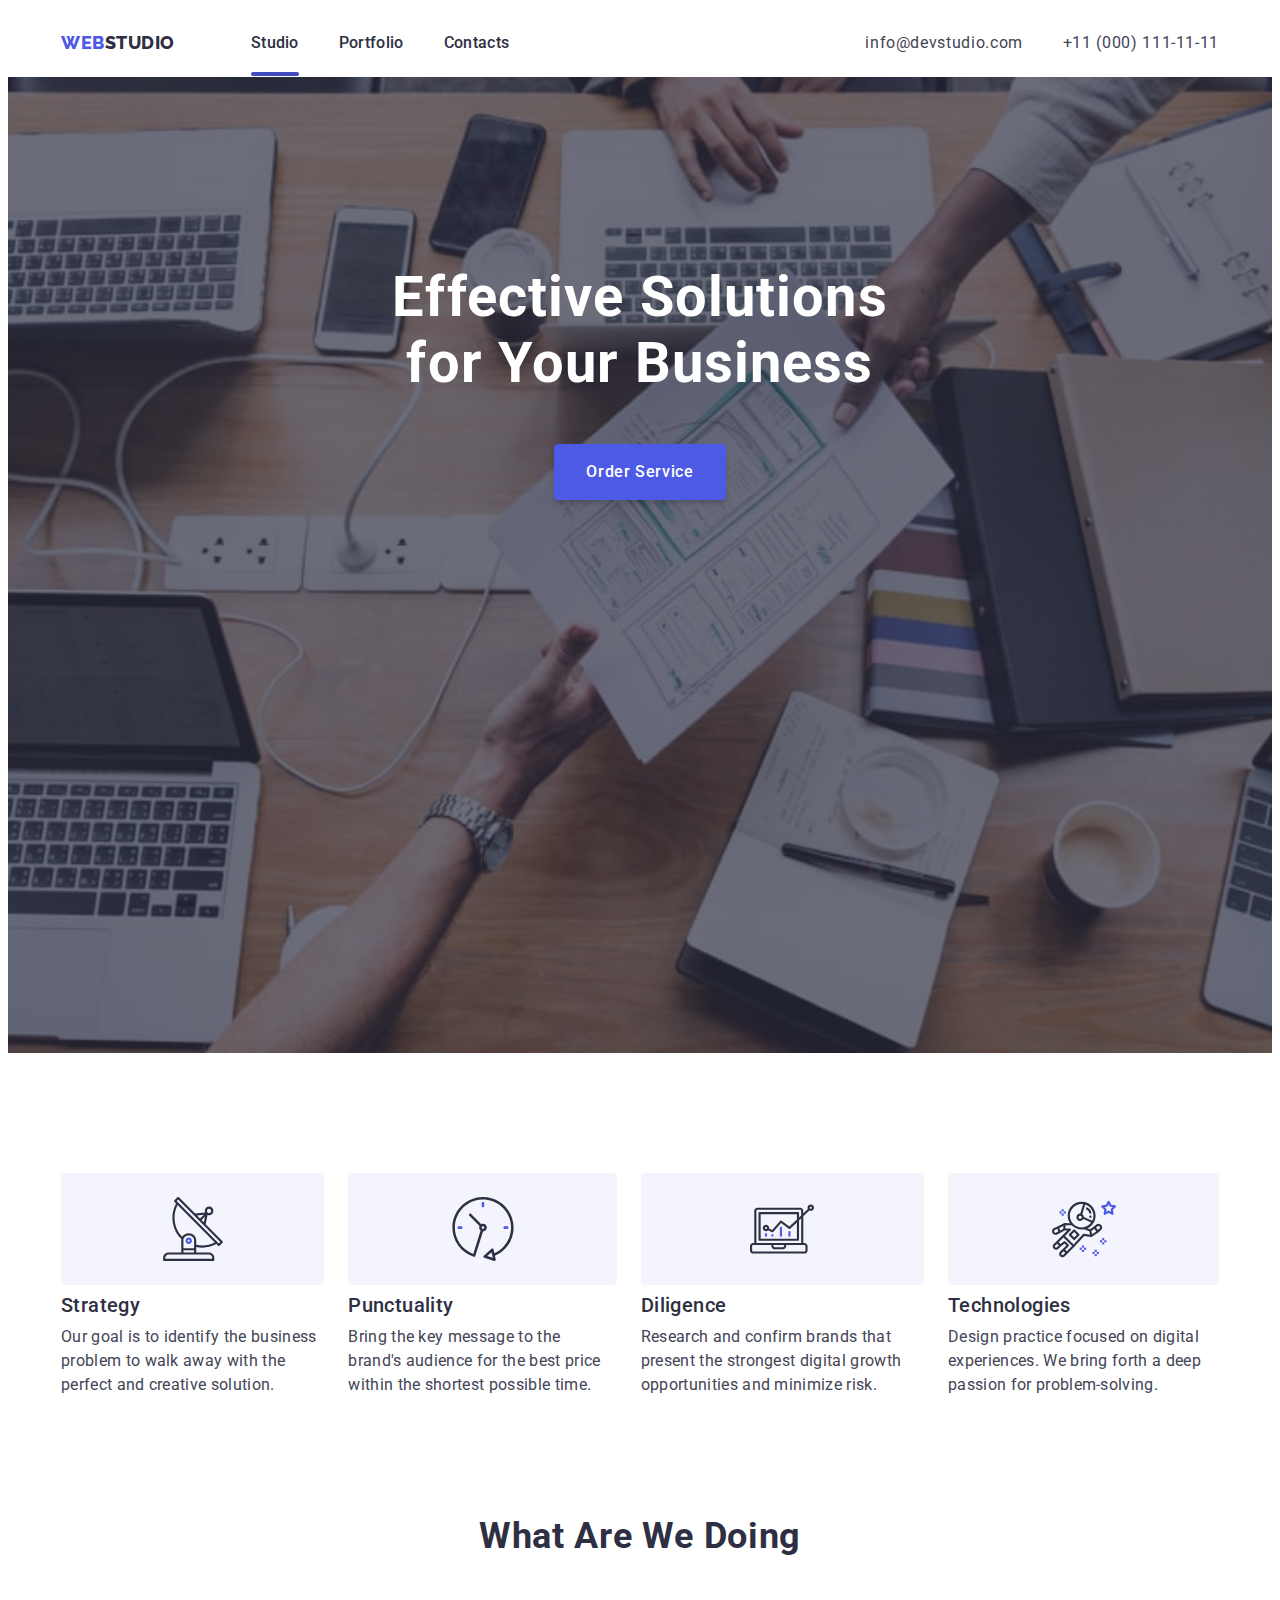
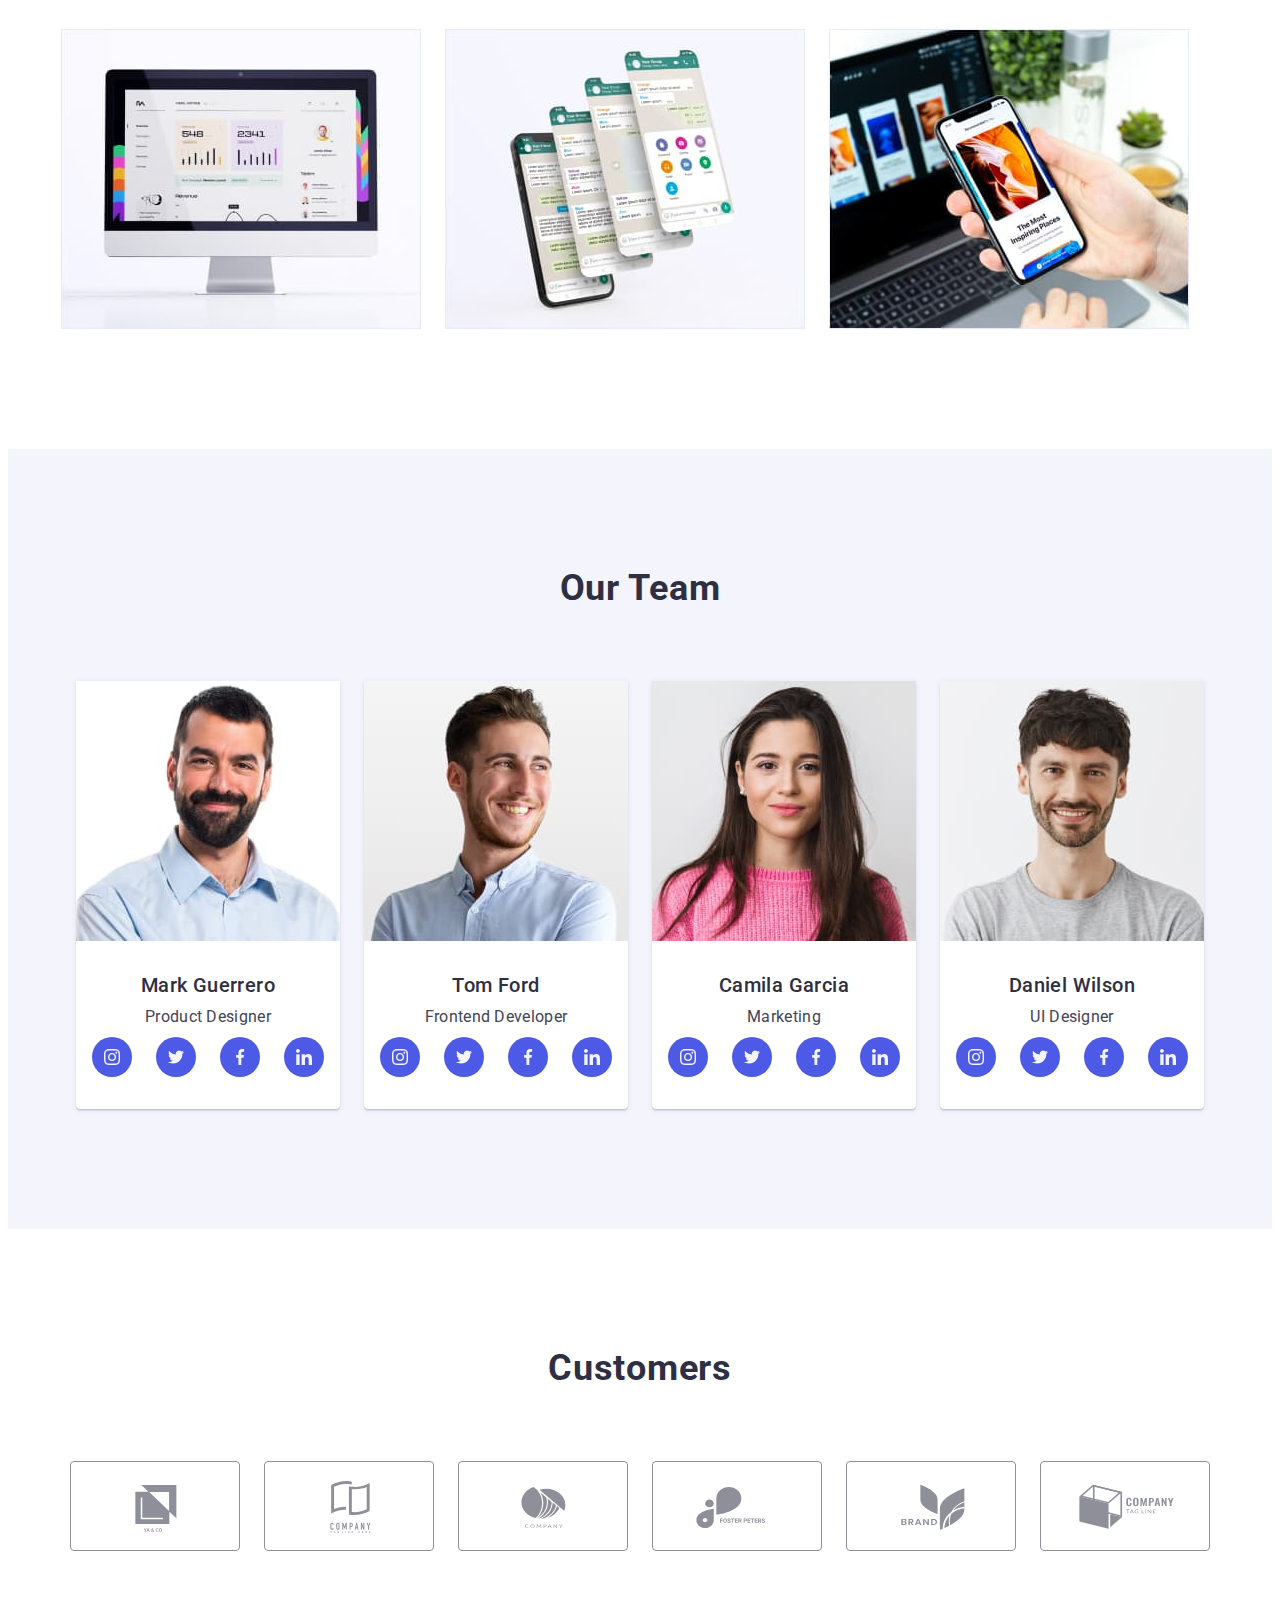
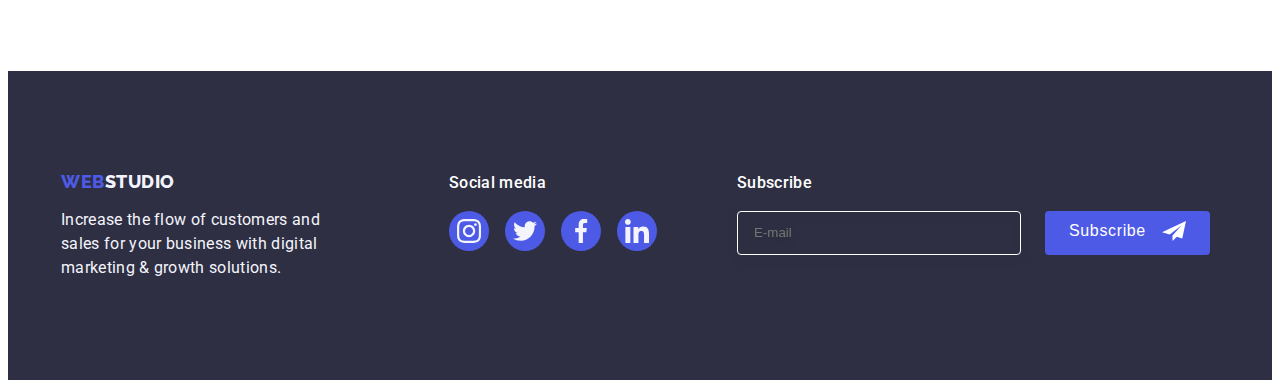
==== commit c4713438: "777" ====
--- a/index.html
+++ b/index.html
@@ -24,7 +24,7 @@
             <nav class="head-navigation">
                 <a href="./index.html" class="head-logo link">Web<span class="studi">Studio</span></a>
                 <ul class="head-list list">
-                    <li class="head-item"><a class="head-ink-ocean link current" href="./index.html">Studio</a></li>
+                    <li class="head-item"><a class="head-ink link current" href="./index.html">Studio</a></li>
                     <li class="head-item"><a class="head-ink link" href="./portfolio.html">Portfolio</a></li>
                     <li class="head-item"><a class="head-ink link" href="">Contacts</a></li>
                 </ul>
@@ -73,28 +73,28 @@
                 <ul class="menu-soc-list list">
                     <li class="menu-soc-item">
                         <a href="" class="menu-soc-link link">
-                            <svg class="menu-soc-icon" width="16" height="16">
+                            <svg class="menu-soc-icon" width="24" height="24">
                                 <use href="./images/icons.svg#icon-instagram"></use>
                             </svg>
                         </a>
                     </li>
                     <li class="menu-soc-item">
                         <a href="" class="menu-soc-link link">
-                            <svg class="menu-soc-icon" width="16" height="16">
+                            <svg class="menu-soc-icon" width="24" height="24">
                                 <use href="./images/icons.svg#icon-twitter"></use>
                             </svg>
                         </a>
                     </li>
                     <li class="menu-soc-item">
                         <a href="" class="menu-soc-link link">
-                            <svg class="teem-soc-icon" width="16" height="16">
+                            <svg class="teem-soc-icon" width="24" height="24">
                                 <use href="./images/icons.svg#icon-facebook"></use>
                             </svg>
                         </a>
                     </li>
                     <li class="menu-soc-item">
                         <a href="" class="menu-soc-link link">
-                            <svg class="menu-soc-icon" width="16" height="16">
+                            <svg class="menu-soc-icon" width="24" height="24">
                                 <use href="./images/icons.svg#icon-linkedin"></use>
                             </svg>
                         </a>
--- a/css/styles.css
+++ b/css/styles.css
@@ -281,7 +281,6 @@
     text-transform: capitalize;
     color: #2e2f42;
     margin-bottom: 72px;
-    margin-top: 120px;
   }
   
   /* .us-bisnez {
@@ -677,6 +676,11 @@
     padding: 72px 24px 24px;
     transform: translate(-50%, -50%) scale(1) rotate(0);
     transition: transform 250ms linear;
+    width: 95%;
+    max-width: 392px;
+    height: 95%;
+    max-height: 586px;
+    overflow: scroll;
   }
   
   .backdrop.is-hidden .modal {
